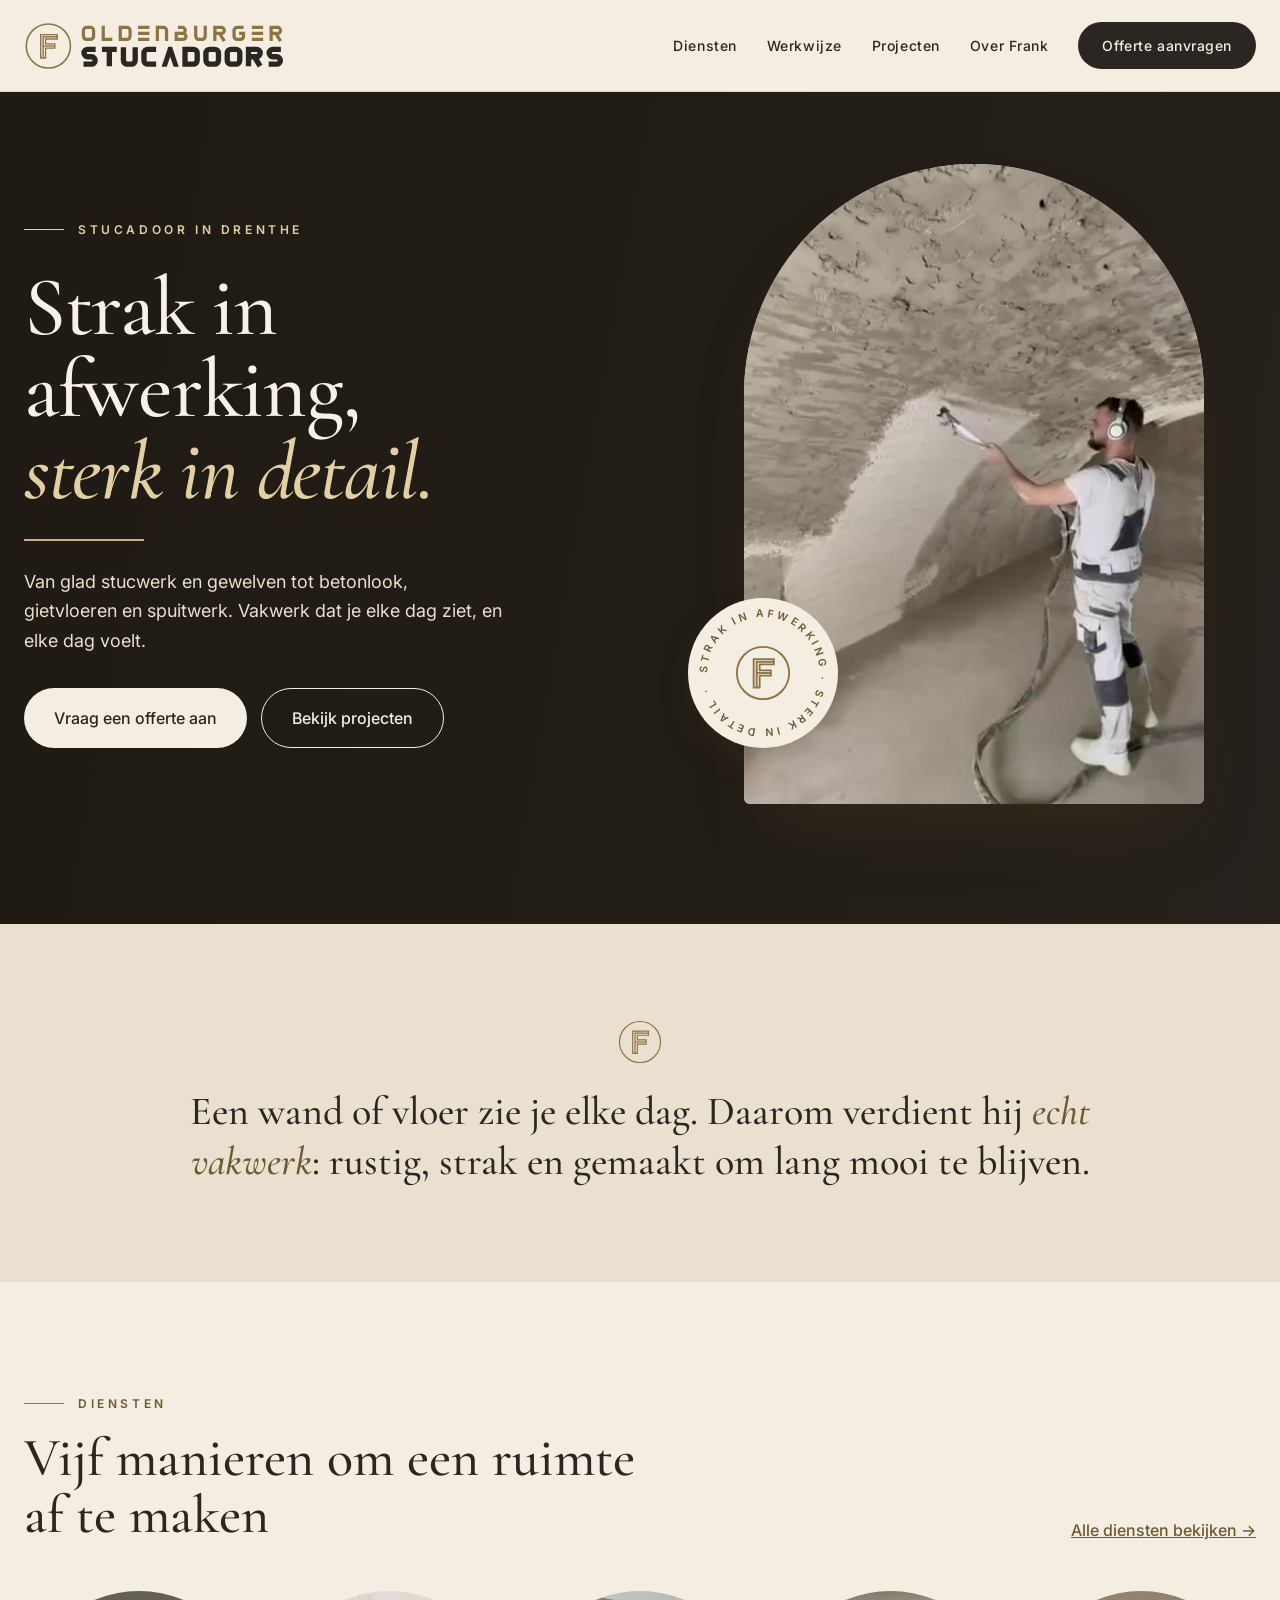
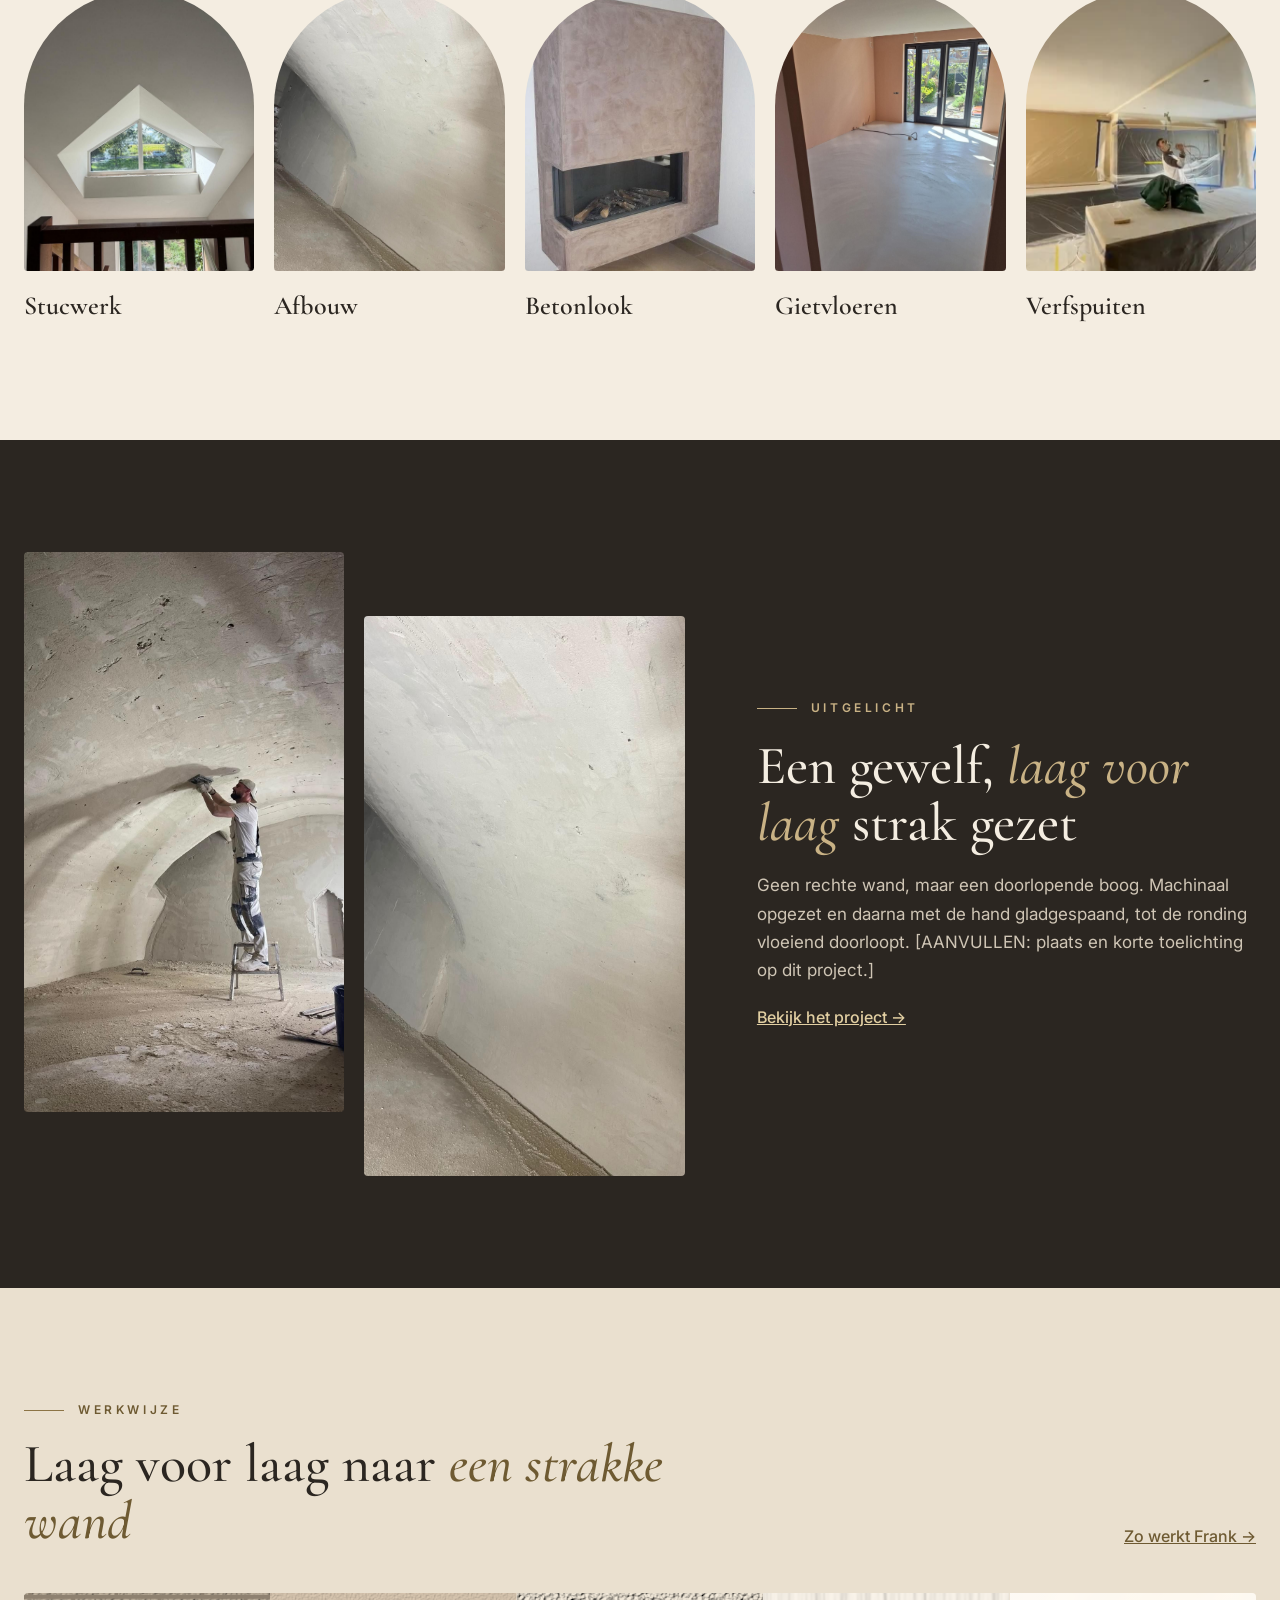
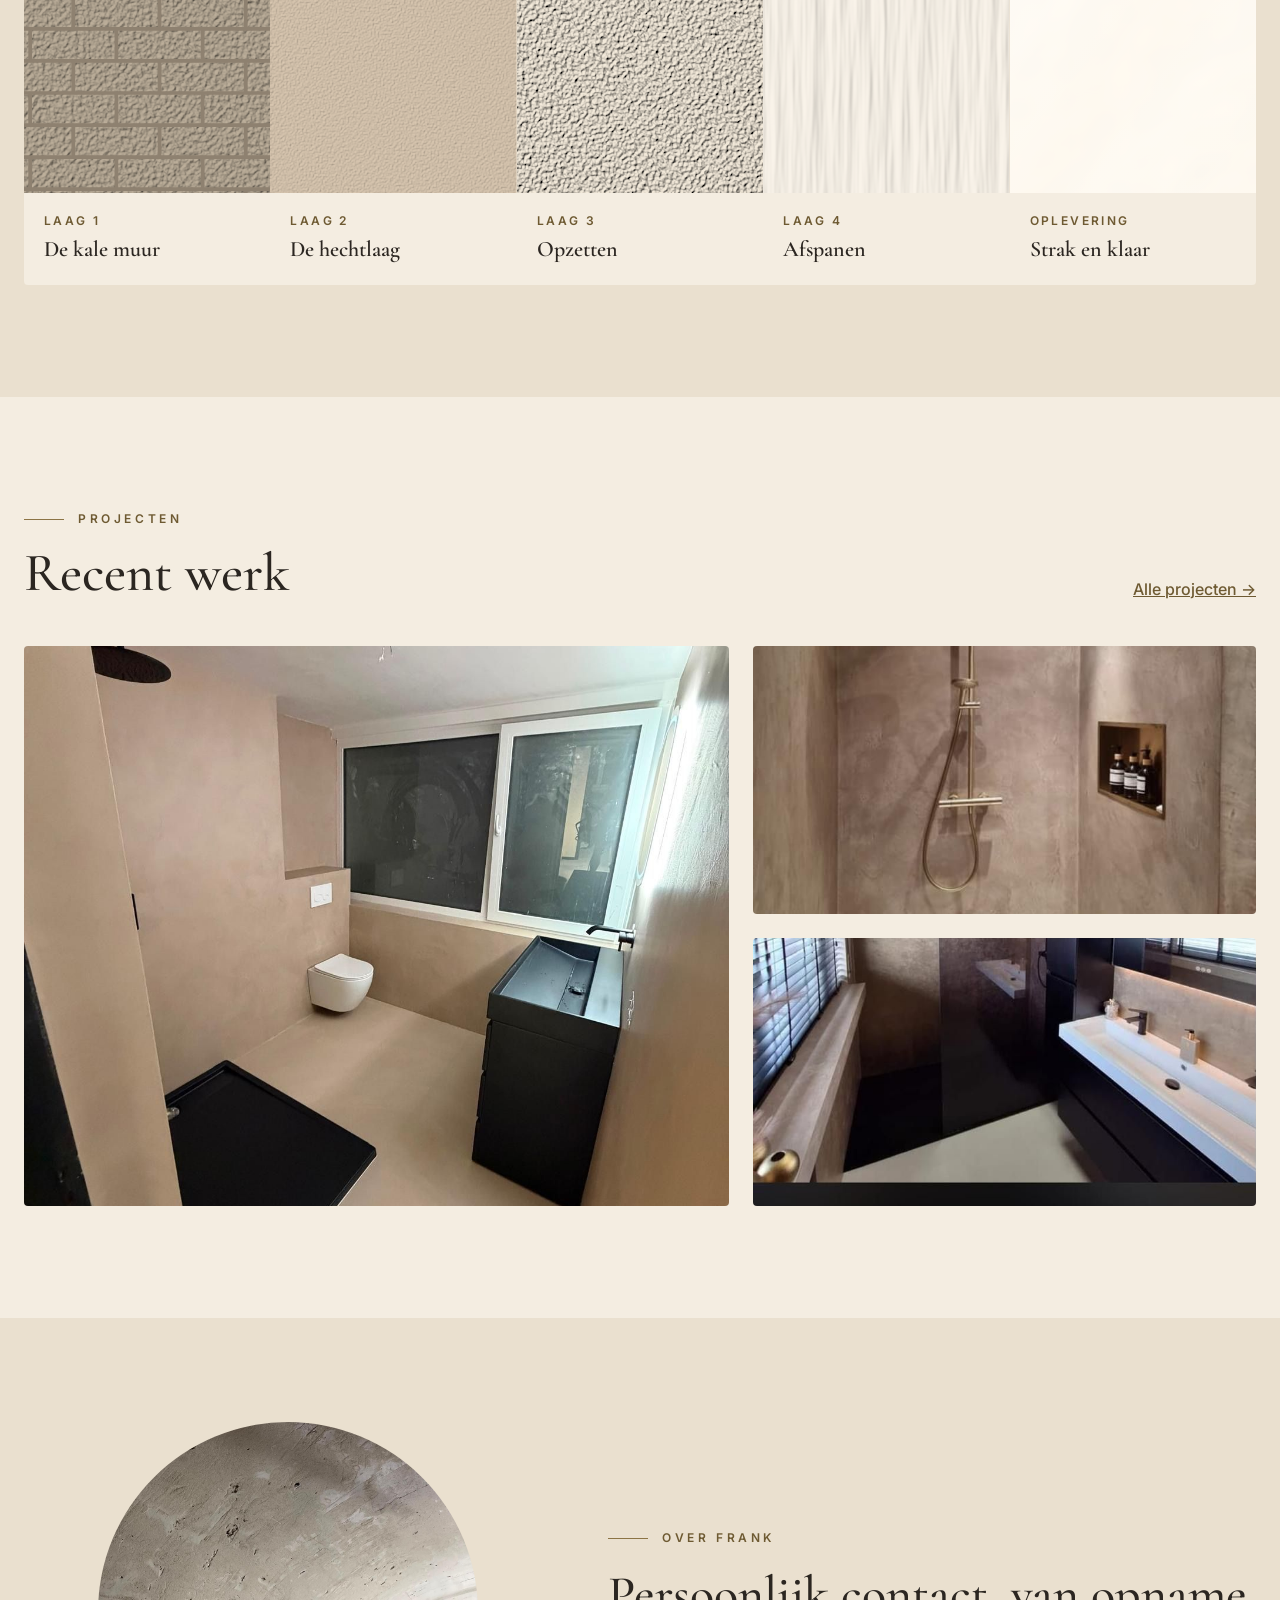
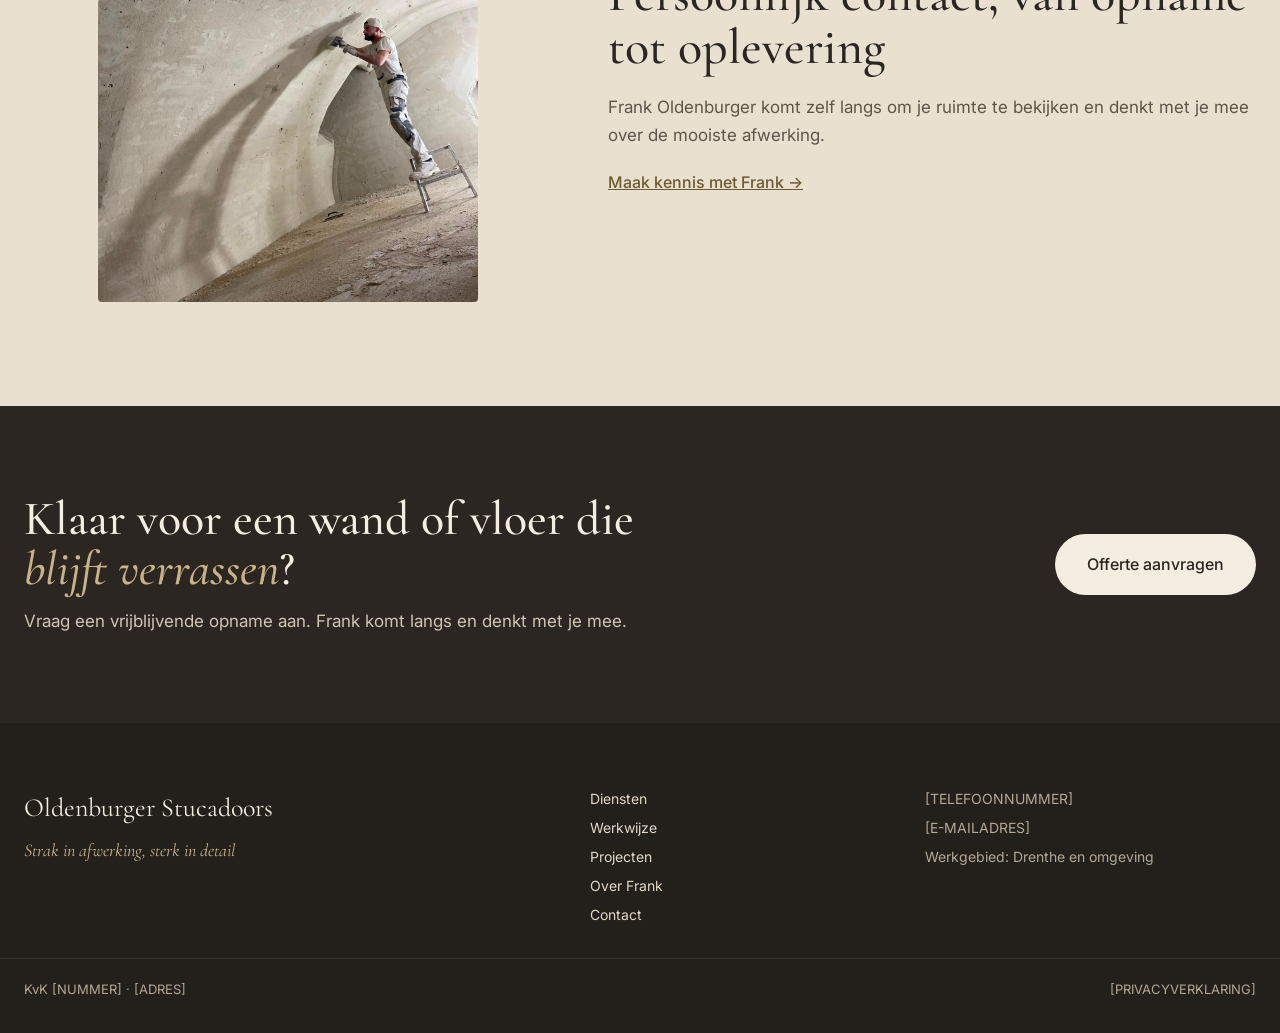
==== index.html @ 2b593150 "Website Oldenburger Stucadoors: zes pagina's met foto's en video's Co-Authored-By: Claude Opus 5.5 <" ====
<!doctype html>
<html lang="nl">
<head>
<meta charset="utf-8">
<meta name="viewport" content="width=device-width, initial-scale=1">
<title>Home Oldenburger Stucadoors</title>
<meta name="description" content="Oldenburger Stucadoors: strak in afwerking, sterk in detail. Stucwerk, afbouw, betonlook, gietvloeren en verfspuiten in Drenthe en omgeving.">
<meta name="theme-color" content="#2B2621">
<link rel="icon" href="favicon.svg" type="image/svg+xml">
<link rel="preconnect" href="https://fonts.googleapis.com">
<link href="https://fonts.googleapis.com/css2?family=Cormorant+Garamond:ital,wght@0,500;0,600;1,500&amp;family=Inter:wght@400;500;600&amp;display=swap" rel="stylesheet">
<style>
body{margin:0;background:#F4EDE1}
a{color:#6E5A32}a:hover{color:#4A3C20}
@keyframes os-spin{to{transform:rotate(360deg)}}
@keyframes os-fade{0%{opacity:0;transform:scale(1.1)}4%{opacity:1}17%{opacity:1}21%{opacity:0;transform:scale(1.01)}100%{opacity:0;transform:scale(1)}}
@media (prefers-reduced-motion: reduce){.os-spin{animation:none!important}.os-fade{animation:none!important}.os-fade:first-of-type{opacity:1!important}}
</style>
</head>
<body>
<div style="background: #F4EDE1; color: #2B2621; font-family: 'Inter', sans-serif; font-size: 16px; line-height: 1.65">

<svg width="0" height="0" style="position: absolute" aria-hidden="true">
<defs>
<filter id="sw-stuc" x="0" y="0" width="100%" height="100%"><feTurbulence type="fractalNoise" baseFrequency="0.09 0.008" numOctaves="3" seed="9" result="n"></feTurbulence><feDiffuseLighting in="n" surfaceScale="1.8" diffuseConstant="1.1" lighting-color="#F6F0E6"><feDistantLight azimuth="225" elevation="60"></feDistantLight></feDiffuseLighting><feComposite in2="SourceGraphic" operator="in"></feComposite></filter>
<filter id="sw-afbouw" x="0" y="0" width="100%" height="100%"><feTurbulence type="fractalNoise" baseFrequency="0.35" numOctaves="4" seed="3" result="n"></feTurbulence><feDiffuseLighting in="n" surfaceScale="2.4" diffuseConstant="1.08" lighting-color="#ECE3D4"><feDistantLight azimuth="225" elevation="48"></feDistantLight></feDiffuseLighting><feComposite in2="SourceGraphic" operator="in"></feComposite></filter>
<filter id="sw-wall" x="0" y="0" width="100%" height="100%"><feTurbulence type="fractalNoise" baseFrequency="0.3" numOctaves="3" seed="5" result="n"></feTurbulence><feDiffuseLighting in="n" surfaceScale="1.6" diffuseConstant="1.05" lighting-color="#B9AC98"><feDistantLight azimuth="225" elevation="50"></feDistantLight></feDiffuseLighting><feComposite in2="SourceGraphic" operator="in"></feComposite></filter>
<filter id="sw-prime" x="0" y="0" width="100%" height="100%"><feTurbulence type="fractalNoise" baseFrequency="0.7" numOctaves="2" seed="8" result="n"></feTurbulence><feDiffuseLighting in="n" surfaceScale="0.8" diffuseConstant="1.05" lighting-color="#D6C4AE"><feDistantLight azimuth="225" elevation="60"></feDistantLight></feDiffuseLighting><feComposite in2="SourceGraphic" operator="in"></feComposite></filter>
<filter id="sw-final" x="0" y="0" width="100%" height="100%"><feTurbulence type="fractalNoise" baseFrequency="0.02" numOctaves="2" seed="4" result="n"></feTurbulence><feDiffuseLighting in="n" surfaceScale="0.6" diffuseConstant="1.1" lighting-color="#FAF5EC"><feDistantLight azimuth="225" elevation="70"></feDistantLight></feDiffuseLighting><feComposite in2="SourceGraphic" operator="in"></feComposite></filter>
<linearGradient id="sw-gloss" x1="0" y1="0" x2="1" y2="1"><stop offset="0" stop-color="#FFFFFF" stop-opacity="0.45"></stop><stop offset="0.45" stop-color="#FFFFFF" stop-opacity="0"></stop><stop offset="0.6" stop-color="#FFFFFF" stop-opacity="0.18"></stop><stop offset="1" stop-color="#FFFFFF" stop-opacity="0"></stop></linearGradient>
</defs>
</svg>

<header style="background: #F4EDE1; color: #2B2621; font-family: 'Inter', sans-serif; border-bottom: 1px solid #E2D6C2">
<div style="max-width: 1240px; margin: 0 auto; padding: 22px 24px; display: flex; flex-wrap: wrap; align-items: center; justify-content: space-between; gap: 16px 32px">
<a href="index.html" aria-label="Oldenburger Stucadoors, naar de homepage" style="display: flex">
<svg width="260" height="46" viewBox="0 0 839 150" aria-hidden="true">
<g transform="translate(-5 -5)"><circle cx="80" cy="80" r="72" fill="none" stroke="#8C7445" stroke-width="5"></circle><g transform="translate(5 5)" fill="none" stroke="#8C7445" stroke-width="4.5"><path d="M50 38H104V52H66V68H96V82H66V114H50Z"></path><path d="M58 114V45H104"></path><path d="M58 75H96"></path></g></g>
<g transform="translate(184 9) scale(0.5)" fill="none" stroke="#8C7445" stroke-width="21"><rect x="11" y="11" width="66" height="78" rx="20"></rect><path transform="translate(129 0)" d="M11 0V89H70"></path><path transform="translate(240 0)" d="M11 11H55A20 20 0 0 1 75 31V69A20 20 0 0 1 55 89H11Z"></path><path transform="translate(367 0)" d="M0 11H74M0 50H74M0 89H74"></path><path transform="translate(482 0)" d="M11 100V11H51A20 20 0 0 1 71 31V100"></path><path transform="translate(605 0)" d="M22 11H50A19.5 19.5 0 0 1 50 50M11 50H55A19.5 19.5 0 0 1 55 89H11Z"></path><path transform="translate(732 0)" d="M11 0V69A20 20 0 0 0 31 89H53A20 20 0 0 0 73 69V0"></path><path transform="translate(857 0)" d="M11 100V11H53A19.5 19.5 0 0 1 53 50H11M42 50L72 100"></path><path transform="translate(982 0)" d="M73 11H31A20 20 0 0 0 11 31V69A20 20 0 0 0 31 89H53A20 20 0 0 0 73 69V50H44"></path><path transform="translate(1109 0)" d="M0 11H74M0 50H74M0 89H74"></path><path transform="translate(1224 0)" d="M11 100V11H53A19.5 19.5 0 0 1 53 50H11M42 50L72 100"></path></g>
<g transform="translate(184 79) scale(0.62)" fill="none" stroke="#2B2621" stroke-width="28"><path d="M73 11H31A19.5 19.5 0 0 0 31 50H51A19.5 19.5 0 0 1 51 89H9"></path><path transform="translate(106 0)" d="M0 11H78M39 11V100"></path><path transform="translate(208 0)" d="M11 0V69A20 20 0 0 0 31 89H53A20 20 0 0 0 73 69V0"></path><path transform="translate(316 0)" d="M75 11H31A20 20 0 0 0 11 31V69A20 20 0 0 0 31 89H75"></path><path transform="translate(422 0)" d="M-2 103L33 -3H53L88 103H61L43 50L25 103Z" fill="#2B2621" stroke="none"></path><path transform="translate(532 0)" d="M11 11H55A20 20 0 0 1 75 31V69A20 20 0 0 1 55 89H11Z"></path><rect x="653" y="11" width="66" height="78" rx="20"></rect><rect x="765" y="11" width="66" height="78" rx="20"></rect><path transform="translate(866 0)" d="M11 100V11H53A19.5 19.5 0 0 1 53 50H11M42 50L72 100"></path><path transform="translate(974 0)" d="M73 11H31A19.5 19.5 0 0 0 31 50H51A19.5 19.5 0 0 1 51 89H9"></path></g>
</svg>
</a>
<nav aria-label="Hoofdmenu" style="display: flex; flex-wrap: wrap; align-items: center; gap: 4px 30px; font-size: 14px; font-weight: 500; letter-spacing: 0.04em">
<a href="diensten.html" style="color: #2B2621; text-decoration: none; padding: 10px 0 8px; border-bottom: 2px solid transparent">Diensten</a>
<a href="werkwijze.html" style="color: #2B2621; text-decoration: none; padding: 10px 0 8px; border-bottom: 2px solid transparent">Werkwijze</a>
<a href="projecten.html" style="color: #2B2621; text-decoration: none; padding: 10px 0 8px; border-bottom: 2px solid transparent">Projecten</a>
<a href="over-frank.html" style="color: #2B2621; text-decoration: none; padding: 10px 0 8px; border-bottom: 2px solid transparent">Over Frank</a>
<a href="contact.html" style="background: #2B2621; color: #F4EDE1; text-decoration: none; padding: 12px 24px; border-radius: 999px; font-weight: 500">Offerte aanvragen</a>
</nav>
</div>
</header>

<section style="position: relative; overflow: hidden; background: #2B2621">
<div aria-hidden="true" style="position: absolute; inset: 0">
<img src="assets/badkamer-naadloos.jpg" alt="" class="os-fade" style="position: absolute; inset: 0; width: 100%; height: 100%; object-fit: cover; opacity: 0; animation: os-fade 36s linear infinite; animation-delay: -1s">
<img src="assets/gietvloer-glans.jpg" alt="" class="os-fade" style="position: absolute; inset: 0; width: 100%; height: 100%; object-fit: cover; opacity: 0; animation: os-fade 36s linear infinite; animation-delay: 5s">
<img src="assets/schouw-betonlook.jpg" alt="" class="os-fade" style="position: absolute; inset: 0; width: 100%; height: 100%; object-fit: cover; opacity: 0; animation: os-fade 36s linear infinite; animation-delay: 11s">
<img src="assets/gietvloer-tuindeuren.jpg" alt="" class="os-fade" style="position: absolute; inset: 0; width: 100%; height: 100%; object-fit: cover; opacity: 0; animation: os-fade 36s linear infinite; animation-delay: 17s">
<img src="assets/gewelf-glad.jpg" alt="" class="os-fade" style="position: absolute; inset: 0; width: 100%; height: 100%; object-fit: cover; opacity: 0; animation: os-fade 36s linear infinite; animation-delay: 23s">
<img src="assets/badkamer-beige-1.jpg" alt="" class="os-fade" style="position: absolute; inset: 0; width: 100%; height: 100%; object-fit: cover; opacity: 0; animation: os-fade 36s linear infinite; animation-delay: 29s">

<div style="position: absolute; inset: 0; background: linear-gradient(100deg, rgba(30, 24, 18, 0.86) 0%, rgba(30, 24, 18, 0.66) 50%, rgba(30, 24, 18, 0.38) 100%)"></div>
</div>
<div style="position: relative; max-width: 1240px; margin: 0 auto; padding: 72px 24px 120px; display: flex; flex-wrap: wrap; align-items: center; gap: 64px">
<div style="flex: 1 1 460px; min-width: 0; display: flex; flex-direction: column; gap: 26px; color: #F7F1E7">
<div style="display: flex; align-items: center; gap: 14px; font-size: 12px; font-weight: 600; letter-spacing: 0.3em; color: #E2CFA2"><span style="width: 40px; height: 1px; background: #E2CFA2"></span>STUCADOOR IN DRENTHE</div>
<h1 style="margin: 0; font-family: 'Cormorant Garamond', serif; font-size: 84px; line-height: 0.98; font-weight: 500; letter-spacing: -0.015em">Strak in afwerking,<br><em style="font-style: italic; color: #E2CFA2">sterk in detail.</em></h1>
<div style="width: 120px; height: 2px; background: #C9B285"></div>
<p style="margin: 0; font-size: 18px; color: #E8DFD0; max-width: 480px">Van glad stucwerk en gewelven tot betonlook, gietvloeren en spuitwerk. Vakwerk dat je elke dag ziet, en elke dag voelt.</p>
<div style="display: flex; flex-wrap: wrap; gap: 14px; margin-top: 6px">
<a href="contact.html" style="background: #F4EDE1; color: #2B2621; text-decoration: none; padding: 17px 30px; border-radius: 999px; font-weight: 500">Vraag een offerte aan</a>
<a href="projecten.html" style="border: 1px solid #F4EDE1; color: #F4EDE1; text-decoration: none; padding: 16px 30px; border-radius: 999px; font-weight: 500">Bekijk projecten</a>
</div>
</div>
<div style="flex: 1 1 420px; min-width: 0; display: flex; justify-content: center">
<div style="position: relative; width: 100%; max-width: 460px">
<div style="height: 640px; border-radius: 230px 230px 6px 6px; overflow: hidden; background: #D9CDB8; box-shadow: 0 40px 70px -35px rgba(70, 55, 30, 0.55)">
<video autoplay src="assets/hero-gewelf.mp4" poster="assets/hero-gewelf-poster.jpg" muted="" loop="" playsinline="" preload="auto" aria-label="Frank spuit stuc op een gewelfd plafond" style="width: 100%; height: 100%; object-fit: cover; display: block"></video>
</div>
<div style="position: absolute; left: -56px; bottom: 56px; width: 150px; height: 150px; border-radius: 75px; background: #F4EDE1; box-shadow: 0 16px 40px -18px rgba(70, 55, 30, 0.5); display: flex; align-items: center; justify-content: center">
<svg class="os-spin" width="150" height="150" viewBox="0 0 150 150" aria-hidden="true" style="position: absolute; inset: 0; animation: os-spin 28s linear infinite">
<defs><path id="os-ring" d="M75 75m-56 0a56 56 0 1 1 112 0a56 56 0 1 1 -112 0"></path></defs>
<text font-family="Inter, sans-serif" font-size="10.5" font-weight="600" letter-spacing="3.1" fill="#6E5A32"><textPath href="#os-ring">STRAK IN AFWERKING · STERK IN DETAIL · </textPath></text>
</svg>
<svg width="56" height="56" viewBox="0 0 150 150" role="img" aria-label="F-embleem Oldenburger Stucadoors"><circle cx="75" cy="75" r="70" fill="none" stroke="#8C7445" stroke-width="5"></circle><g fill="none" stroke="#8C7445" stroke-width="5"><path d="M50 38H104V52H66V68H96V82H66V114H50Z"></path><path d="M58 114V45H104"></path><path d="M58 75H96"></path></g></svg>
</div>
</div>
</div>
</div>
</section>

<section style="background: #EAE0CF">
<div style="max-width: 980px; margin: 0 auto; padding: 96px 24px; text-align: center; display: flex; flex-direction: column; align-items: center; gap: 22px">
<svg width="44" height="44" viewBox="0 0 150 150" aria-hidden="true"><circle cx="75" cy="75" r="70" fill="none" stroke="#8C7445" stroke-width="4"></circle><g fill="none" stroke="#8C7445" stroke-width="4"><path d="M50 38H104V52H66V68H96V82H66V114H50Z"></path><path d="M58 114V45H104"></path><path d="M58 75H96"></path></g></svg>
<p style="margin: 0; font-family: 'Cormorant Garamond', serif; font-size: 40px; line-height: 1.25; font-weight: 500">Een wand of vloer zie je elke dag. Daarom verdient hij <em style="color: #6E5A32">echt vakwerk</em>: rustig, strak en gemaakt om lang mooi te blijven.</p>
</div>
</section>

<section>
<div style="max-width: 1240px; margin: 0 auto; padding: 112px 24px; display: flex; flex-direction: column; gap: 48px">
<div style="display: flex; flex-wrap: wrap; align-items: flex-end; justify-content: space-between; gap: 20px 48px">
<div style="display: flex; flex-direction: column; gap: 16px; max-width: 620px">
<div style="display: flex; align-items: center; gap: 14px; font-size: 12px; font-weight: 600; letter-spacing: 0.3em; color: #6E5A32"><span style="width: 40px; height: 1px; background: #8C7445"></span>DIENSTEN</div>
<h2 style="margin: 0; font-family: 'Cormorant Garamond', serif; font-size: 54px; line-height: 1.05; font-weight: 500">Vijf manieren om een ruimte af te maken</h2>
</div>
<a href="diensten.html" style="font-weight: 500">Alle diensten bekijken →</a>
</div>
<div style="display: flex; flex-wrap: wrap; gap: 20px">
<a href="diensten.html#stucwerk" style="flex: 1 1 200px; color: #2B2621; text-decoration: none; display: flex; flex-direction: column; gap: 14px"><img loading="lazy" src="assets/dakkapel-stucwerk.jpg" alt="Strak gestucte dakkapel en plafond" style="width: 100%; height: 280px; object-fit: cover; border-radius: 120px 120px 4px 4px; display: block"><span style="font-family: 'Cormorant Garamond', serif; font-size: 26px; font-weight: 600">Stucwerk</span></a>
<a href="diensten.html#afbouw" style="flex: 1 1 200px; color: #2B2621; text-decoration: none; display: flex; flex-direction: column; gap: 14px"><img loading="lazy" src="assets/gewelf-glad.jpg" alt="Glad gezet gewelf" style="width: 100%; height: 280px; object-fit: cover; border-radius: 120px 120px 4px 4px; display: block"><span style="font-family: 'Cormorant Garamond', serif; font-size: 26px; font-weight: 600">Afbouw</span></a>
<a href="diensten.html#betonlook" style="flex: 1 1 200px; color: #2B2621; text-decoration: none; display: flex; flex-direction: column; gap: 14px"><img loading="lazy" src="assets/schouw-betonlook.jpg" alt="Schouw in betonlook" style="width: 100%; height: 280px; object-fit: cover; border-radius: 120px 120px 4px 4px; display: block"><span style="font-family: 'Cormorant Garamond', serif; font-size: 26px; font-weight: 600">Betonlook</span></a>
<a href="diensten.html#gietvloeren" style="flex: 1 1 200px; color: #2B2621; text-decoration: none; display: flex; flex-direction: column; gap: 14px"><img loading="lazy" src="assets/gietvloer-tuindeuren.jpg" alt="Woonkamer met naadloze gietvloer" style="width: 100%; height: 280px; object-fit: cover; border-radius: 120px 120px 4px 4px; display: block"><span style="font-family: 'Cormorant Garamond', serif; font-size: 26px; font-weight: 600">Gietvloeren</span></a>
<a href="diensten.html#verfspuiten" style="flex: 1 1 200px; color: #2B2621; text-decoration: none; display: flex; flex-direction: column; gap: 14px"><img loading="lazy" src="assets/verfspuiten-poster.jpg" alt="Plafond wordt gespoten" style="width: 100%; height: 280px; object-fit: cover; border-radius: 120px 120px 4px 4px; display: block"><span style="font-family: 'Cormorant Garamond', serif; font-size: 26px; font-weight: 600">Verfspuiten</span></a>
</div>
</div>
</section>

<section style="background: #2B2621; color: #F4EDE1">
<div style="max-width: 1240px; margin: 0 auto; padding: 112px 24px; display: flex; flex-wrap: wrap; align-items: center; gap: 56px 72px">
<div style="flex: 1.3 1 480px; min-width: 0; display: flex; gap: 20px">
<img loading="lazy" src="assets/frank-afspanen-2.jpg" alt="Frank zet het gewelf glad met de spaan" style="flex: 1 1 0; min-width: 0; height: 560px; object-fit: cover; border-radius: 4px; display: block">
<img loading="lazy" src="assets/gewelf-glad.jpg" alt="Het gladde resultaat van het gewelf" style="flex: 1 1 0; min-width: 0; height: 560px; object-fit: cover; border-radius: 4px; display: block; margin-top: 64px">
</div>
<div style="flex: 1 1 360px; min-width: 0; display: flex; flex-direction: column; gap: 20px">
<div style="display: flex; align-items: center; gap: 14px; font-size: 12px; font-weight: 600; letter-spacing: 0.3em; color: #C9B285"><span style="width: 40px; height: 1px; background: #C9B285"></span>UITGELICHT</div>
<h2 style="margin: 0; font-family: 'Cormorant Garamond', serif; font-size: 54px; line-height: 1.05; font-weight: 500">Een gewelf, <em style="color: #C9B285">laag voor laag</em> strak gezet</h2>
<p style="margin: 0; color: #CFC5B5; font-size: 17px">Geen rechte wand, maar een doorlopende boog. Machinaal opgezet en daarna met de hand gladgespaand, tot de ronding vloeiend doorloopt. [AANVULLEN: plaats en korte toelichting op dit project.]</p>
<a href="projecten.html" style="color: #E2CFA2; font-weight: 500">Bekijk het project →</a>
</div>
</div>
</section>

<section style="background: #EAE0CF">
<div style="max-width: 1240px; margin: 0 auto; padding: 112px 24px; display: flex; flex-direction: column; gap: 44px">
<div style="display: flex; flex-wrap: wrap; align-items: flex-end; justify-content: space-between; gap: 20px 48px">
<div style="display: flex; flex-direction: column; gap: 16px; max-width: 640px">
<div style="display: flex; align-items: center; gap: 14px; font-size: 12px; font-weight: 600; letter-spacing: 0.3em; color: #6E5A32"><span style="width: 40px; height: 1px; background: #8C7445"></span>WERKWIJZE</div>
<h2 style="margin: 0; font-family: 'Cormorant Garamond', serif; font-size: 54px; line-height: 1.05; font-weight: 500">Laag voor laag naar <em style="color: #6E5A32">een strakke wand</em></h2>
</div>
<a href="werkwijze.html" style="font-weight: 500">Zo werkt Frank →</a>
</div>
<div style="display: flex; flex-wrap: wrap; border-radius: 4px; overflow: hidden">
<div style="flex: 1 1 180px; display: flex; flex-direction: column"><svg width="100%" height="200" viewBox="0 0 200 260" preserveAspectRatio="xMidYMid slice" aria-hidden="true"><rect width="200" height="260" fill="#FFFFFF" filter="url(#sw-wall)"></rect><path d="M0 26H200M0 52H200M0 78H200M0 104H200M0 130H200M0 156H200M0 182H200M0 208H200M0 234H200M40 0V26M110 0V26M180 0V26M5 26V52M75 26V52M145 26V52M40 52V78M110 52V78M180 52V78M5 78V104M75 78V104M145 78V104M40 104V130M110 104V130M180 104V130M5 130V156M75 130V156M145 130V156M40 156V182M110 156V182M180 156V182M5 182V208M75 182V208M145 182V208M40 208V234M110 208V234M180 208V234M5 234V260M75 234V260M145 234V260" stroke="#8E8170" stroke-width="3" fill="none"></path></svg><div style="background: #F4EDE1; padding: 18px 20px"><div style="font-size: 12px; font-weight: 600; letter-spacing: 0.2em; color: #6E5A32">LAAG 1</div><div style="font-family: 'Cormorant Garamond', serif; font-size: 22px; font-weight: 600">De kale muur</div></div></div>
<div style="flex: 1 1 180px; display: flex; flex-direction: column"><svg width="100%" height="200" viewBox="0 0 200 260" preserveAspectRatio="xMidYMid slice" aria-hidden="true"><rect width="200" height="260" fill="#FFFFFF" filter="url(#sw-prime)"></rect></svg><div style="background: #F4EDE1; padding: 18px 20px"><div style="font-size: 12px; font-weight: 600; letter-spacing: 0.2em; color: #6E5A32">LAAG 2</div><div style="font-family: 'Cormorant Garamond', serif; font-size: 22px; font-weight: 600">De hechtlaag</div></div></div>
<div style="flex: 1 1 180px; display: flex; flex-direction: column"><svg width="100%" height="200" viewBox="0 0 200 260" preserveAspectRatio="xMidYMid slice" aria-hidden="true"><rect width="200" height="260" fill="#FFFFFF" filter="url(#sw-afbouw)"></rect></svg><div style="background: #F4EDE1; padding: 18px 20px"><div style="font-size: 12px; font-weight: 600; letter-spacing: 0.2em; color: #6E5A32">LAAG 3</div><div style="font-family: 'Cormorant Garamond', serif; font-size: 22px; font-weight: 600">Opzetten</div></div></div>
<div style="flex: 1 1 180px; display: flex; flex-direction: column"><svg width="100%" height="200" viewBox="0 0 200 260" preserveAspectRatio="xMidYMid slice" aria-hidden="true"><rect width="200" height="260" fill="#FFFFFF" filter="url(#sw-stuc)"></rect></svg><div style="background: #F4EDE1; padding: 18px 20px"><div style="font-size: 12px; font-weight: 600; letter-spacing: 0.2em; color: #6E5A32">LAAG 4</div><div style="font-family: 'Cormorant Garamond', serif; font-size: 22px; font-weight: 600">Afspanen</div></div></div>
<div style="flex: 1 1 180px; display: flex; flex-direction: column"><svg width="100%" height="200" viewBox="0 0 200 260" preserveAspectRatio="xMidYMid slice" aria-hidden="true"><rect width="200" height="260" fill="#FFFFFF" filter="url(#sw-final)"></rect><rect width="200" height="260" fill="url(#sw-gloss)"></rect></svg><div style="background: #F4EDE1; padding: 18px 20px"><div style="font-size: 12px; font-weight: 600; letter-spacing: 0.2em; color: #6E5A32">OPLEVERING</div><div style="font-family: 'Cormorant Garamond', serif; font-size: 22px; font-weight: 600">Strak en klaar</div></div></div>
</div>
</div>
</section>

<section>
<div style="max-width: 1240px; margin: 0 auto; padding: 112px 24px; display: flex; flex-direction: column; gap: 44px">
<div style="display: flex; flex-wrap: wrap; align-items: flex-end; justify-content: space-between; gap: 16px">
<div style="display: flex; flex-direction: column; gap: 16px">
<div style="display: flex; align-items: center; gap: 14px; font-size: 12px; font-weight: 600; letter-spacing: 0.3em; color: #6E5A32"><span style="width: 40px; height: 1px; background: #8C7445"></span>PROJECTEN</div>
<h2 style="margin: 0; font-family: 'Cormorant Garamond', serif; font-size: 54px; line-height: 1.05; font-weight: 500">Recent werk</h2>
</div>
<a href="projecten.html" style="font-weight: 500">Alle projecten →</a>
</div>
<div style="display: flex; flex-wrap: wrap; gap: 24px">
<img loading="lazy" src="assets/badkamer-beige-1.jpg" alt="Badkamer met betonlook wanden en naadloze vloer" style="flex: 1.4 1 420px; min-width: 0; height: 560px; object-fit: cover; border-radius: 4px; display: block">
<div style="flex: 1 1 300px; min-width: 0; display: flex; flex-direction: column; gap: 24px">
<img loading="lazy" src="assets/douche-betonlook.jpg" alt="Douche met betonlook wanden" style="width: 100%; height: 268px; object-fit: cover; border-radius: 4px; display: block">
<img loading="lazy" src="assets/badkamer-brons.jpg" alt="Badkamer met bronskleurige wanden" style="width: 100%; height: 268px; object-fit: cover; border-radius: 4px; display: block">
</div>
</div>
</div>
</section>

<section style="background: #EAE0CF">
<div style="max-width: 1240px; margin: 0 auto; padding: 104px 24px; display: flex; flex-wrap: wrap; align-items: center; gap: 56px">
<div style="flex: 1 1 320px; display: flex; justify-content: center">
<img loading="lazy" src="assets/frank-afspanen-1.jpg" alt="Frank aan het werk met de spaan" style="width: 100%; max-width: 380px; height: 480px; object-fit: cover; border-radius: 190px 190px 4px 4px; display: block">
</div>
<div style="flex: 1 1 440px; min-width: 0; display: flex; flex-direction: column; gap: 20px">
<div style="display: flex; align-items: center; gap: 14px; font-size: 12px; font-weight: 600; letter-spacing: 0.3em; color: #6E5A32"><span style="width: 40px; height: 1px; background: #8C7445"></span>OVER FRANK</div>
<h2 style="margin: 0; font-family: 'Cormorant Garamond', serif; font-size: 50px; line-height: 1.05; font-weight: 500">Persoonlijk contact, van opname tot oplevering</h2>
<p style="margin: 0; color: #5E554B; font-size: 17px">Frank Oldenburger komt zelf langs om je ruimte te bekijken en denkt met je mee over de mooiste afwerking.</p>
<a href="over-frank.html" style="font-weight: 500">Maak kennis met Frank →</a>
</div>
</div>
</section>

<div style="font-family: 'Inter', sans-serif; color: #F4EDE1; line-height: 1.65">

<section style="background: #2B2621">
<div style="max-width: 1240px; margin: 0 auto; padding: 88px 24px; display: flex; flex-wrap: wrap; align-items: center; justify-content: space-between; gap: 28px 48px">
<div style="display: flex; flex-direction: column; gap: 12px; max-width: 640px">
<h2 style="margin: 0; font-family: 'Cormorant Garamond', serif; font-size: 48px; line-height: 1.05; font-weight: 500">Klaar voor een wand of vloer die <em style="color: #C9B285">blijft verrassen</em>?</h2>
<p style="margin: 0; color: #CFC5B5; font-size: 17px">Vraag een vrijblijvende opname aan. Frank komt langs en denkt met je mee.</p>
</div>
<a href="contact.html" style="background: #F4EDE1; color: #2B2621; text-decoration: none; padding: 17px 32px; border-radius: 999px; font-weight: 500">Offerte aanvragen</a>
</div>
</section>

<footer style="background: #231F1B; color: #B3A893; font-size: 14px">
<div style="max-width: 1240px; margin: 0 auto; padding: 64px 24px 32px; display: flex; flex-wrap: wrap; gap: 40px 64px">
<div style="flex: 2 1 280px; display: flex; flex-direction: column; gap: 6px">
<div style="font-family: 'Cormorant Garamond', serif; font-size: 26px; color: #F4EDE1">Oldenburger Stucadoors</div>
<div style="font-family: 'Cormorant Garamond', serif; font-style: italic; font-size: 18px; color: #C9B285">Strak in afwerking, sterk in detail</div>
</div>
<nav aria-label="Footermenu" style="flex: 1 1 160px; display: flex; flex-direction: column; gap: 6px">
<a href="diensten.html" style="color: #E2D8C6; text-decoration: none">Diensten</a>
<a href="werkwijze.html" style="color: #E2D8C6; text-decoration: none">Werkwijze</a>
<a href="projecten.html" style="color: #E2D8C6; text-decoration: none">Projecten</a>
<a href="over-frank.html" style="color: #E2D8C6; text-decoration: none">Over Frank</a>
<a href="contact.html" style="color: #E2D8C6; text-decoration: none">Contact</a>
</nav>
<div style="flex: 1 1 220px; display: flex; flex-direction: column; gap: 6px">
<span>[TELEFOONNUMMER]</span>
<span>[E-MAILADRES]</span>
<span>Werkgebied: Drenthe en omgeving</span>
</div>
</div>
<div style="max-width: 1240px; margin: 0 auto; padding: 20px 24px 32px; border-top: 1px solid #3A332C; display: flex; flex-wrap: wrap; justify-content: space-between; gap: 8px 24px; font-size: 13px">
<span>KvK [NUMMER] · [ADRES]</span>
<span>[PRIVACYVERKLARING]</span>
</div>
</footer>
</div>

</div>

</body>
</html>
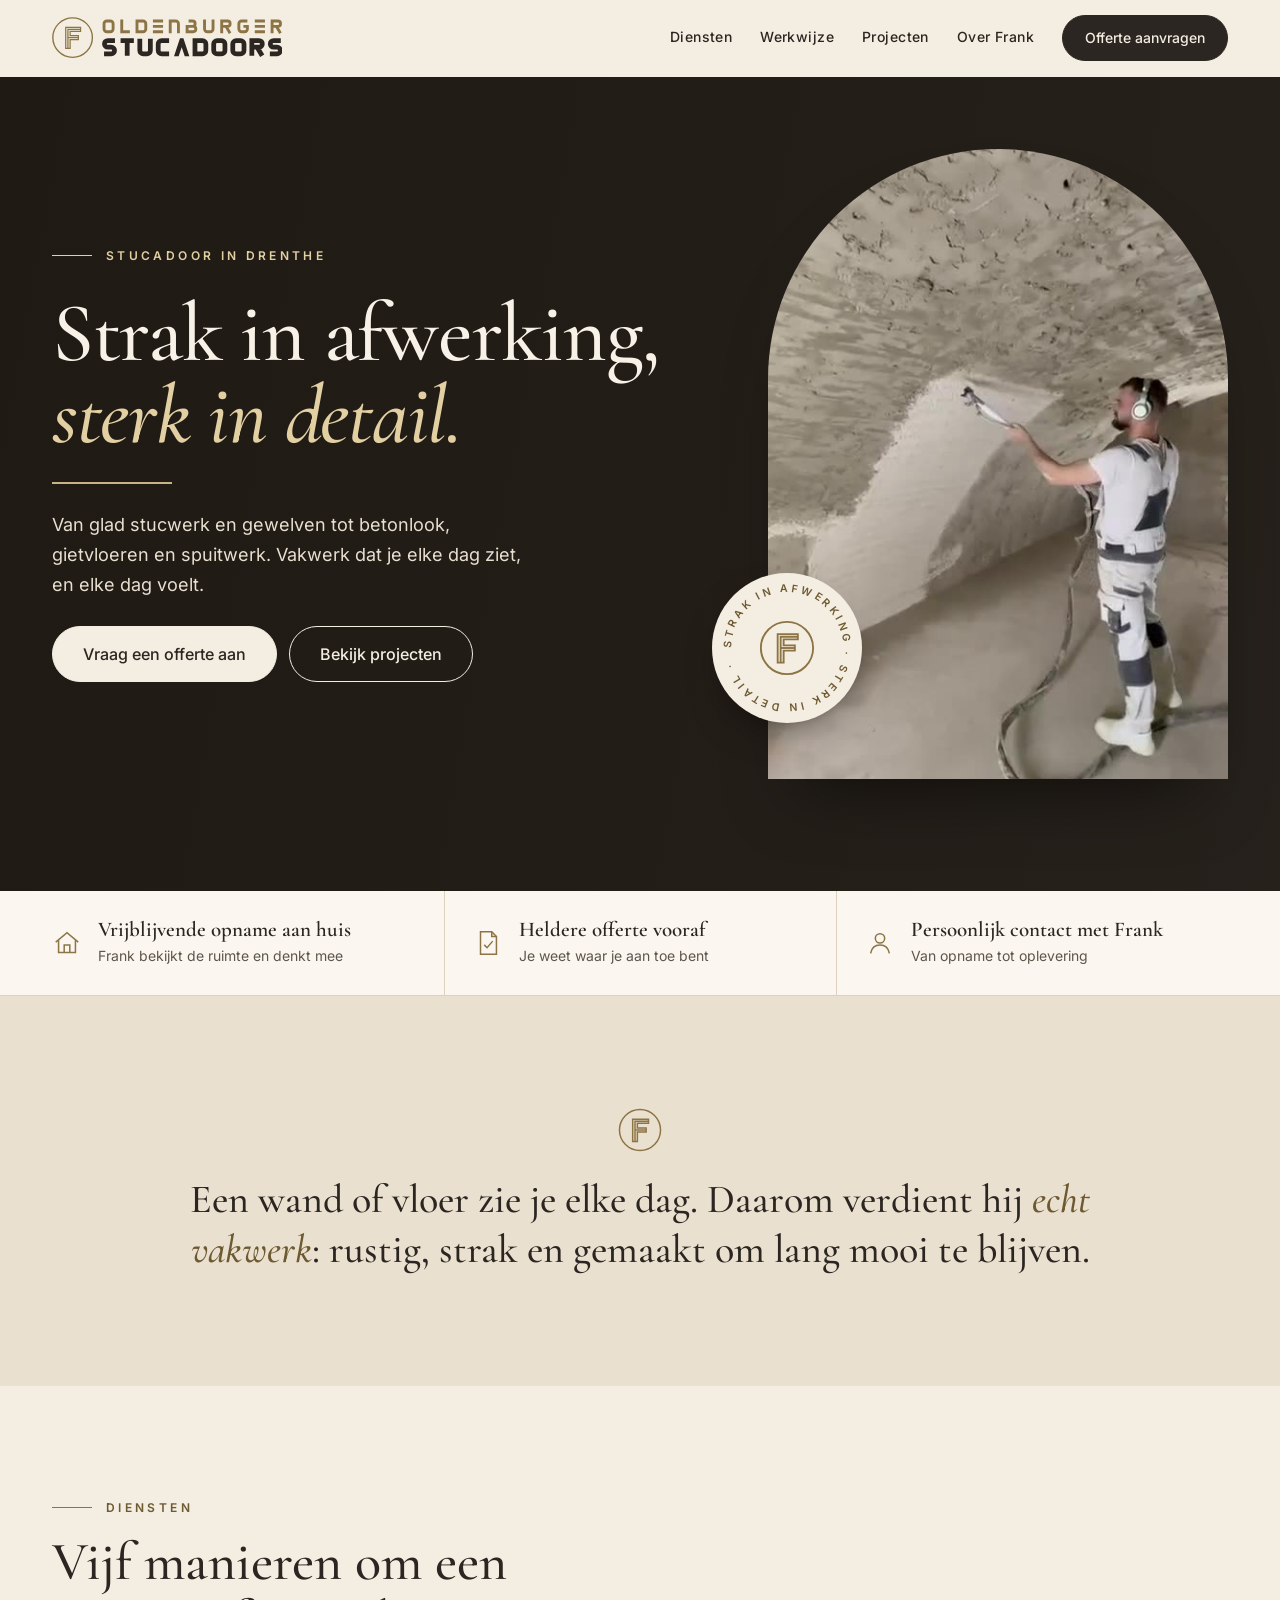
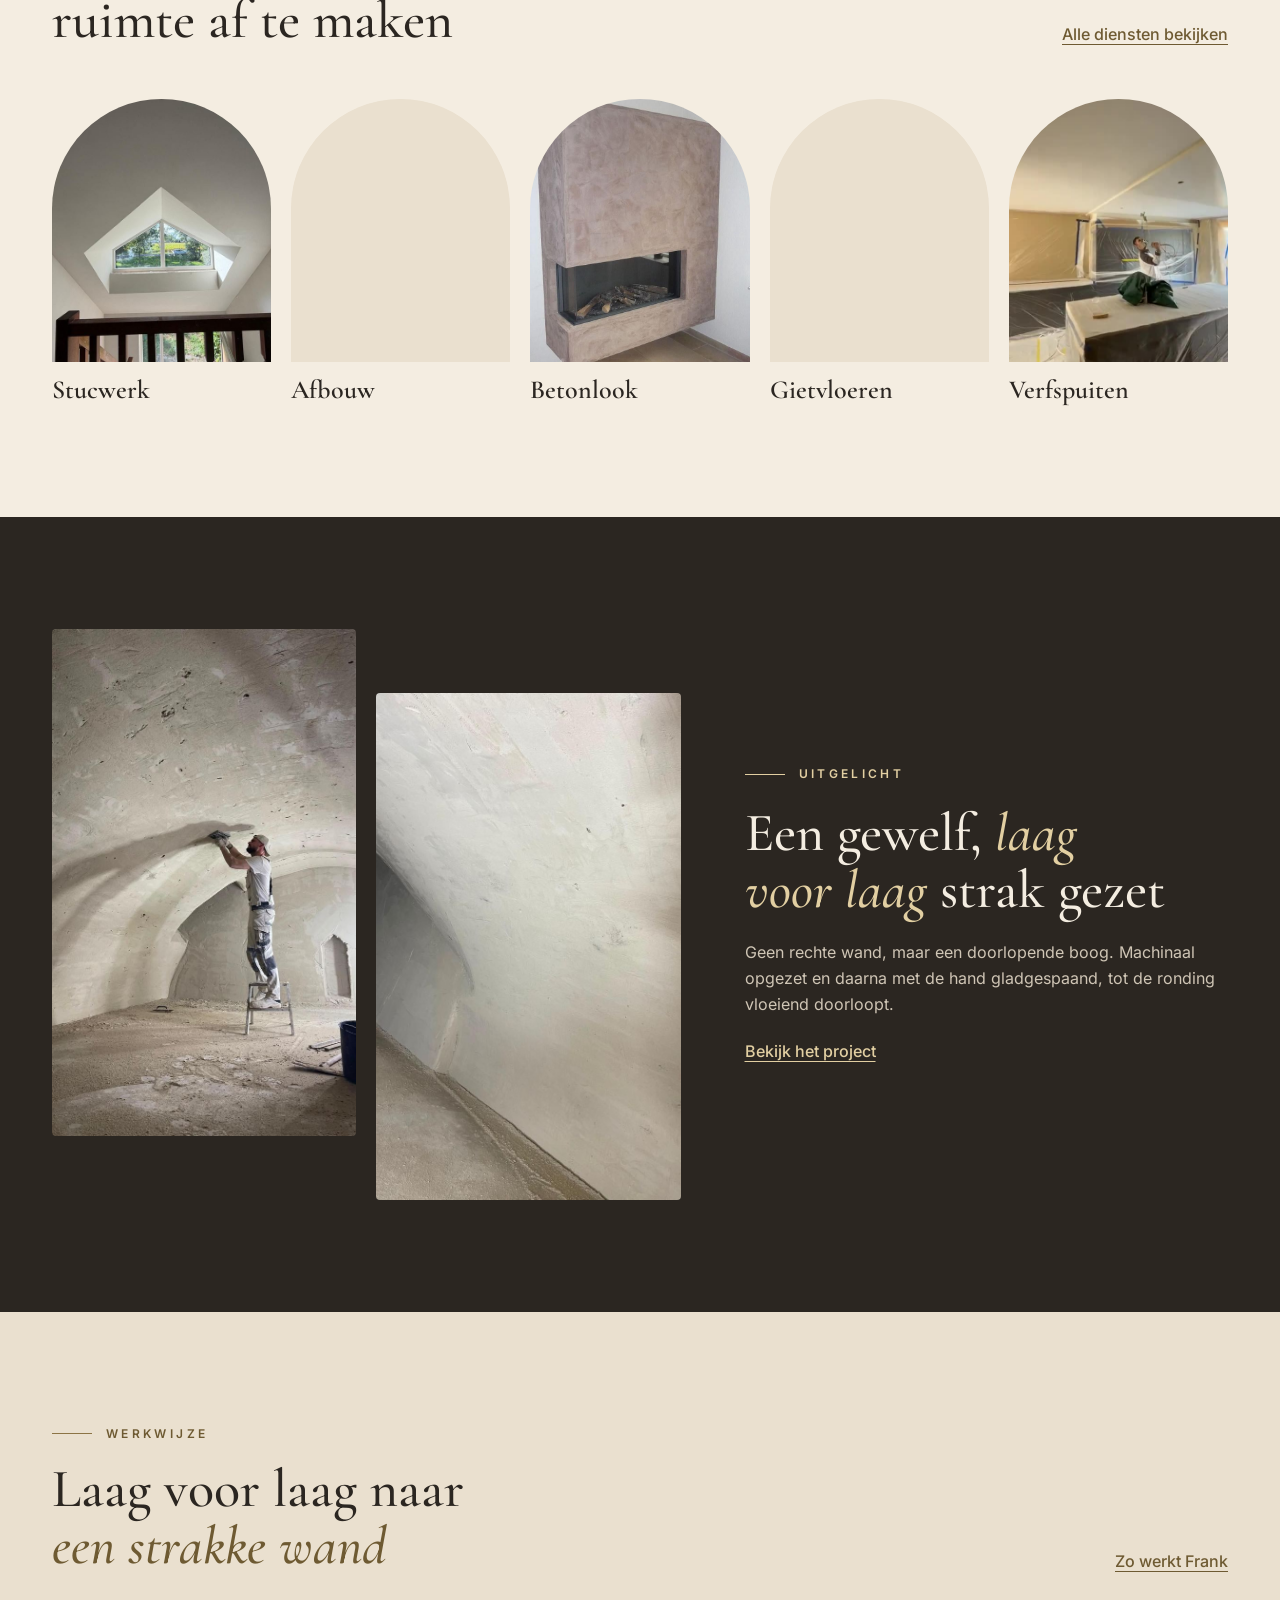
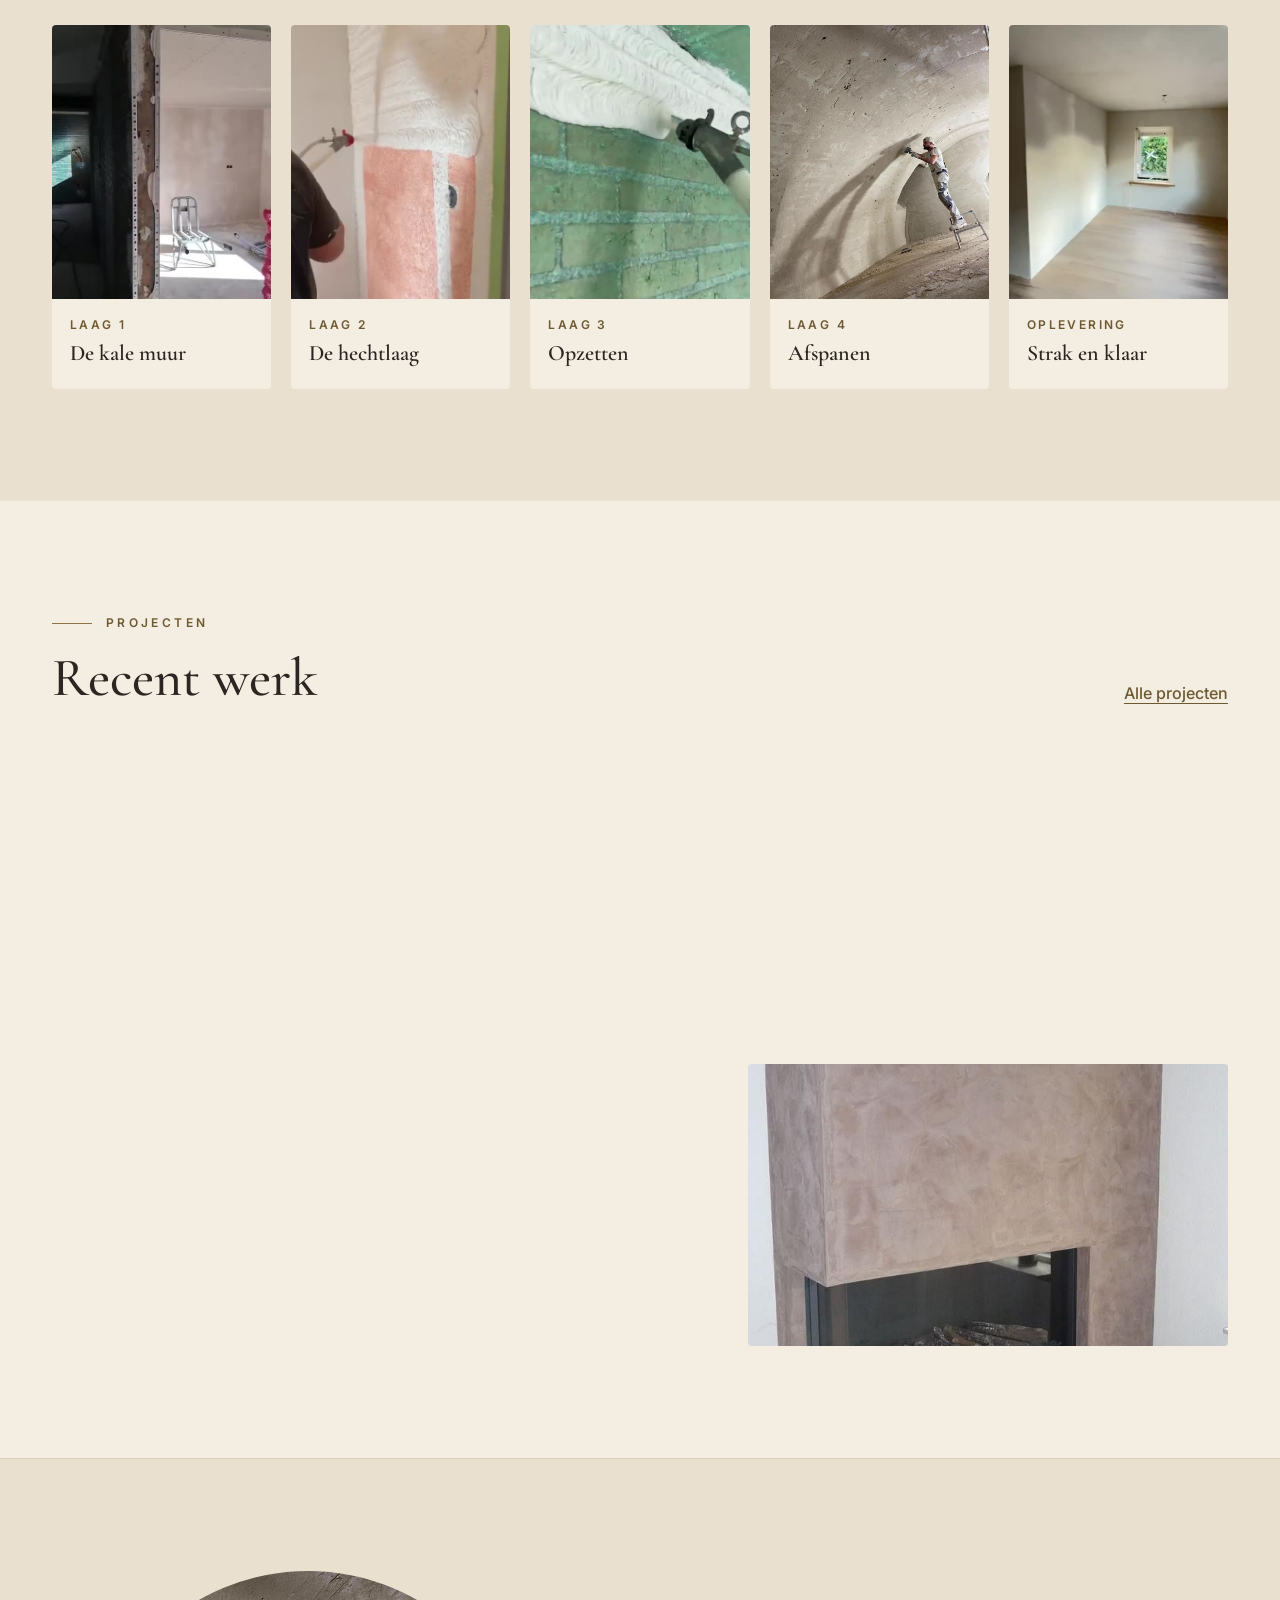
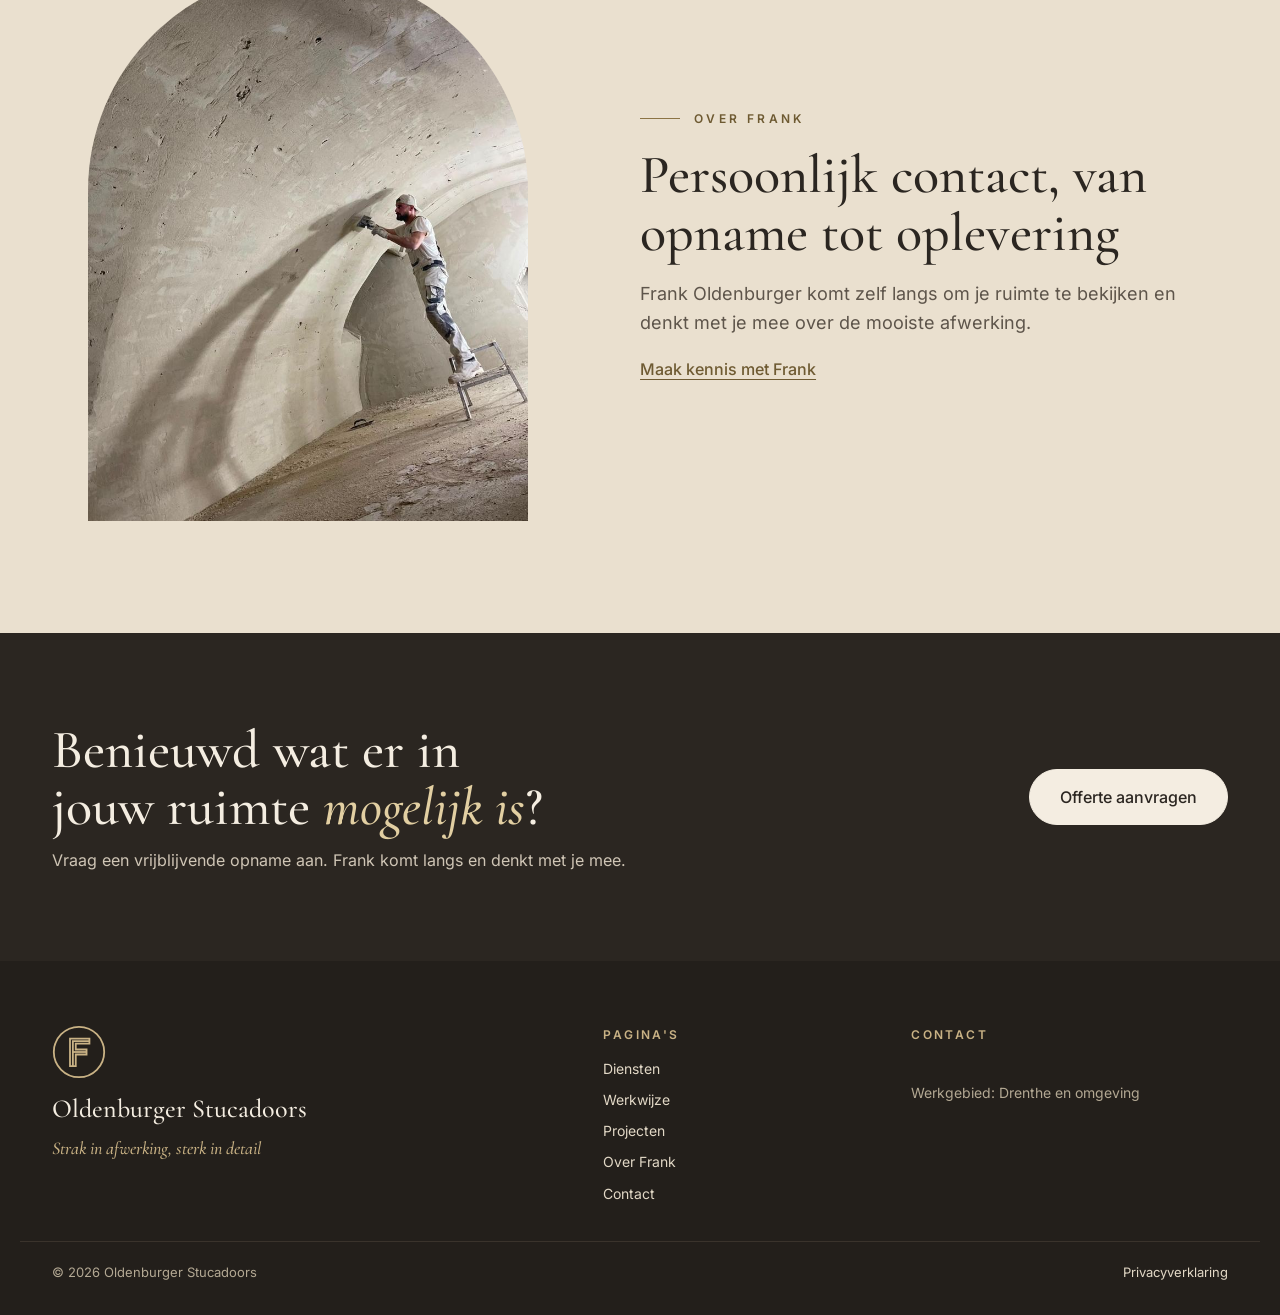
==== commit 13fd53c1: "Site vernieuwd: compact menu, mobiele opmaak, werkend formulier, galerij met vergroting - Vaste kop " ====
--- a/index.html
+++ b/index.html
@@ -3,224 +3,157 @@
 <head>
 <meta charset="utf-8">
 <meta name="viewport" content="width=device-width, initial-scale=1">
-<title>Home Oldenburger Stucadoors</title>
-<meta name="description" content="Oldenburger Stucadoors: strak in afwerking, sterk in detail. Stucwerk, afbouw, betonlook, gietvloeren en verfspuiten in Drenthe en omgeving.">
-<meta name="theme-color" content="#2B2621">
+<title>Oldenburger Stucadoors | Stucadoor in Drenthe</title>
+<meta name="description" content="Strak in afwerking, sterk in detail. Stucwerk, afbouw, betonlook, gietvloeren en verfspuiten in Drenthe en omgeving. Vraag een vrijblijvende offerte aan.">
+<meta name="theme-color" content="#F4EDE1">
+<meta property="og:type" content="website">
+<meta property="og:locale" content="nl_NL">
+<meta property="og:site_name" content="Oldenburger Stucadoors">
+<meta property="og:title" content="Oldenburger Stucadoors | Stucadoor in Drenthe">
+<meta property="og:description" content="Strak in afwerking, sterk in detail. Stucwerk, afbouw, betonlook, gietvloeren en verfspuiten in Drenthe en omgeving. Vraag een vrijblijvende offerte aan.">
 <link rel="icon" href="favicon.svg" type="image/svg+xml">
-<link rel="preconnect" href="https://fonts.googleapis.com">
-<link href="https://fonts.googleapis.com/css2?family=Cormorant+Garamond:ital,wght@0,500;0,600;1,500&amp;family=Inter:wght@400;500;600&amp;display=swap" rel="stylesheet">
-<style>
-body{margin:0;background:#F4EDE1}
-a{color:#6E5A32}a:hover{color:#4A3C20}
-@keyframes os-spin{to{transform:rotate(360deg)}}
-@keyframes os-fade{0%{opacity:0;transform:scale(1.1)}4%{opacity:1}17%{opacity:1}21%{opacity:0;transform:scale(1.01)}100%{opacity:0;transform:scale(1)}}
-@media (prefers-reduced-motion: reduce){.os-spin{animation:none!important}.os-fade{animation:none!important}.os-fade:first-of-type{opacity:1!important}}
-</style>
+<link rel="preload" href="assets/fonts/cormorant-garamond-latin-500-normal.woff2" as="font" type="font/woff2" crossorigin>
+<link rel="preload" href="assets/fonts/inter-latin-400-normal.woff2" as="font" type="font/woff2" crossorigin>
+<link rel="stylesheet" href="assets/site.css?v=3">
 </head>
 <body>
-<div style="background: #F4EDE1; color: #2B2621; font-family: 'Inter', sans-serif; font-size: 16px; line-height: 1.65">
-
-<svg width="0" height="0" style="position: absolute" aria-hidden="true">
-<defs>
-<filter id="sw-stuc" x="0" y="0" width="100%" height="100%"><feTurbulence type="fractalNoise" baseFrequency="0.09 0.008" numOctaves="3" seed="9" result="n"></feTurbulence><feDiffuseLighting in="n" surfaceScale="1.8" diffuseConstant="1.1" lighting-color="#F6F0E6"><feDistantLight azimuth="225" elevation="60"></feDistantLight></feDiffuseLighting><feComposite in2="SourceGraphic" operator="in"></feComposite></filter>
-<filter id="sw-afbouw" x="0" y="0" width="100%" height="100%"><feTurbulence type="fractalNoise" baseFrequency="0.35" numOctaves="4" seed="3" result="n"></feTurbulence><feDiffuseLighting in="n" surfaceScale="2.4" diffuseConstant="1.08" lighting-color="#ECE3D4"><feDistantLight azimuth="225" elevation="48"></feDistantLight></feDiffuseLighting><feComposite in2="SourceGraphic" operator="in"></feComposite></filter>
-<filter id="sw-wall" x="0" y="0" width="100%" height="100%"><feTurbulence type="fractalNoise" baseFrequency="0.3" numOctaves="3" seed="5" result="n"></feTurbulence><feDiffuseLighting in="n" surfaceScale="1.6" diffuseConstant="1.05" lighting-color="#B9AC98"><feDistantLight azimuth="225" elevation="50"></feDistantLight></feDiffuseLighting><feComposite in2="SourceGraphic" operator="in"></feComposite></filter>
-<filter id="sw-prime" x="0" y="0" width="100%" height="100%"><feTurbulence type="fractalNoise" baseFrequency="0.7" numOctaves="2" seed="8" result="n"></feTurbulence><feDiffuseLighting in="n" surfaceScale="0.8" diffuseConstant="1.05" lighting-color="#D6C4AE"><feDistantLight azimuth="225" elevation="60"></feDistantLight></feDiffuseLighting><feComposite in2="SourceGraphic" operator="in"></feComposite></filter>
-<filter id="sw-final" x="0" y="0" width="100%" height="100%"><feTurbulence type="fractalNoise" baseFrequency="0.02" numOctaves="2" seed="4" result="n"></feTurbulence><feDiffuseLighting in="n" surfaceScale="0.6" diffuseConstant="1.1" lighting-color="#FAF5EC"><feDistantLight azimuth="225" elevation="70"></feDistantLight></feDiffuseLighting><feComposite in2="SourceGraphic" operator="in"></feComposite></filter>
-<linearGradient id="sw-gloss" x1="0" y1="0" x2="1" y2="1"><stop offset="0" stop-color="#FFFFFF" stop-opacity="0.45"></stop><stop offset="0.45" stop-color="#FFFFFF" stop-opacity="0"></stop><stop offset="0.6" stop-color="#FFFFFF" stop-opacity="0.18"></stop><stop offset="1" stop-color="#FFFFFF" stop-opacity="0"></stop></linearGradient>
-</defs>
-</svg>
-
-<header style="background: #F4EDE1; color: #2B2621; font-family: 'Inter', sans-serif; border-bottom: 1px solid #E2D6C2">
-<div style="max-width: 1240px; margin: 0 auto; padding: 22px 24px; display: flex; flex-wrap: wrap; align-items: center; justify-content: space-between; gap: 16px 32px">
-<a href="index.html" aria-label="Oldenburger Stucadoors, naar de homepage" style="display: flex">
-<svg width="260" height="46" viewBox="0 0 839 150" aria-hidden="true">
+<a class="skip" href="#inhoud">Naar de inhoud</a>
+<header class="kop">
+<div class="wrap kop__in">
+<a class="kop__logo" href="./" aria-label="Oldenburger Stucadoors, naar de homepage"><svg viewBox="0 0 839 150" aria-hidden="true">
 <g transform="translate(-5 -5)"><circle cx="80" cy="80" r="72" fill="none" stroke="#8C7445" stroke-width="5"></circle><g transform="translate(5 5)" fill="none" stroke="#8C7445" stroke-width="4.5"><path d="M50 38H104V52H66V68H96V82H66V114H50Z"></path><path d="M58 114V45H104"></path><path d="M58 75H96"></path></g></g>
 <g transform="translate(184 9) scale(0.5)" fill="none" stroke="#8C7445" stroke-width="21"><rect x="11" y="11" width="66" height="78" rx="20"></rect><path transform="translate(129 0)" d="M11 0V89H70"></path><path transform="translate(240 0)" d="M11 11H55A20 20 0 0 1 75 31V69A20 20 0 0 1 55 89H11Z"></path><path transform="translate(367 0)" d="M0 11H74M0 50H74M0 89H74"></path><path transform="translate(482 0)" d="M11 100V11H51A20 20 0 0 1 71 31V100"></path><path transform="translate(605 0)" d="M22 11H50A19.5 19.5 0 0 1 50 50M11 50H55A19.5 19.5 0 0 1 55 89H11Z"></path><path transform="translate(732 0)" d="M11 0V69A20 20 0 0 0 31 89H53A20 20 0 0 0 73 69V0"></path><path transform="translate(857 0)" d="M11 100V11H53A19.5 19.5 0 0 1 53 50H11M42 50L72 100"></path><path transform="translate(982 0)" d="M73 11H31A20 20 0 0 0 11 31V69A20 20 0 0 0 31 89H53A20 20 0 0 0 73 69V50H44"></path><path transform="translate(1109 0)" d="M0 11H74M0 50H74M0 89H74"></path><path transform="translate(1224 0)" d="M11 100V11H53A19.5 19.5 0 0 1 53 50H11M42 50L72 100"></path></g>
 <g transform="translate(184 79) scale(0.62)" fill="none" stroke="#2B2621" stroke-width="28"><path d="M73 11H31A19.5 19.5 0 0 0 31 50H51A19.5 19.5 0 0 1 51 89H9"></path><path transform="translate(106 0)" d="M0 11H78M39 11V100"></path><path transform="translate(208 0)" d="M11 0V69A20 20 0 0 0 31 89H53A20 20 0 0 0 73 69V0"></path><path transform="translate(316 0)" d="M75 11H31A20 20 0 0 0 11 31V69A20 20 0 0 0 31 89H75"></path><path transform="translate(422 0)" d="M-2 103L33 -3H53L88 103H61L43 50L25 103Z" fill="#2B2621" stroke="none"></path><path transform="translate(532 0)" d="M11 11H55A20 20 0 0 1 75 31V69A20 20 0 0 1 55 89H11Z"></path><rect x="653" y="11" width="66" height="78" rx="20"></rect><rect x="765" y="11" width="66" height="78" rx="20"></rect><path transform="translate(866 0)" d="M11 100V11H53A19.5 19.5 0 0 1 53 50H11M42 50L72 100"></path><path transform="translate(974 0)" d="M73 11H31A19.5 19.5 0 0 0 31 50H51A19.5 19.5 0 0 1 51 89H9"></path></g>
-</svg>
-</a>
-<nav aria-label="Hoofdmenu" style="display: flex; flex-wrap: wrap; align-items: center; gap: 4px 30px; font-size: 14px; font-weight: 500; letter-spacing: 0.04em">
-<a href="diensten.html" style="color: #2B2621; text-decoration: none; padding: 10px 0 8px; border-bottom: 2px solid transparent">Diensten</a>
-<a href="werkwijze.html" style="color: #2B2621; text-decoration: none; padding: 10px 0 8px; border-bottom: 2px solid transparent">Werkwijze</a>
-<a href="projecten.html" style="color: #2B2621; text-decoration: none; padding: 10px 0 8px; border-bottom: 2px solid transparent">Projecten</a>
-<a href="over-frank.html" style="color: #2B2621; text-decoration: none; padding: 10px 0 8px; border-bottom: 2px solid transparent">Over Frank</a>
-<a href="contact.html" style="background: #2B2621; color: #F4EDE1; text-decoration: none; padding: 12px 24px; border-radius: 999px; font-weight: 500">Offerte aanvragen</a>
-</nav>
+</svg></a>
+<nav class="kop__nav" aria-label="Hoofdmenu"><a href="diensten">Diensten</a><a href="werkwijze">Werkwijze</a><a href="projecten">Projecten</a><a href="over-frank">Over Frank</a></nav>
+<a class="kop__tel" data-g="telefoon" hidden><svg viewBox="0 0 24 24" fill="none" stroke="currentColor" stroke-width="1.6" aria-hidden="true"><path d="M5 4h4l2 5-2.5 1.5a11 11 0 0 0 5 5L15 13l5 2v4a1 1 0 0 1-1 1A16 16 0 0 1 4 5a1 1 0 0 1 1-1Z"/></svg><span data-g-tekst></span></a>
+<a class="knop knop--klein kop__cta" href="contact">Offerte aanvragen</a>
+<button class="kop__menu" type="button" aria-expanded="false" aria-controls="menu"><i aria-hidden="true"></i>Menu</button>
 </div>
 </header>
-
-<section style="position: relative; overflow: hidden; background: #2B2621">
-<div aria-hidden="true" style="position: absolute; inset: 0">
-<img src="assets/badkamer-naadloos.jpg" alt="" class="os-fade" style="position: absolute; inset: 0; width: 100%; height: 100%; object-fit: cover; opacity: 0; animation: os-fade 36s linear infinite; animation-delay: -1s">
-<img src="assets/gietvloer-glans.jpg" alt="" class="os-fade" style="position: absolute; inset: 0; width: 100%; height: 100%; object-fit: cover; opacity: 0; animation: os-fade 36s linear infinite; animation-delay: 5s">
-<img src="assets/schouw-betonlook.jpg" alt="" class="os-fade" style="position: absolute; inset: 0; width: 100%; height: 100%; object-fit: cover; opacity: 0; animation: os-fade 36s linear infinite; animation-delay: 11s">
-<img src="assets/gietvloer-tuindeuren.jpg" alt="" class="os-fade" style="position: absolute; inset: 0; width: 100%; height: 100%; object-fit: cover; opacity: 0; animation: os-fade 36s linear infinite; animation-delay: 17s">
-<img src="assets/gewelf-glad.jpg" alt="" class="os-fade" style="position: absolute; inset: 0; width: 100%; height: 100%; object-fit: cover; opacity: 0; animation: os-fade 36s linear infinite; animation-delay: 23s">
-<img src="assets/badkamer-beige-1.jpg" alt="" class="os-fade" style="position: absolute; inset: 0; width: 100%; height: 100%; object-fit: cover; opacity: 0; animation: os-fade 36s linear infinite; animation-delay: 29s">
-
-<div style="position: absolute; inset: 0; background: linear-gradient(100deg, rgba(30, 24, 18, 0.86) 0%, rgba(30, 24, 18, 0.66) 50%, rgba(30, 24, 18, 0.38) 100%)"></div>
-</div>
-<div style="position: relative; max-width: 1240px; margin: 0 auto; padding: 72px 24px 120px; display: flex; flex-wrap: wrap; align-items: center; gap: 64px">
-<div style="flex: 1 1 460px; min-width: 0; display: flex; flex-direction: column; gap: 26px; color: #F7F1E7">
-<div style="display: flex; align-items: center; gap: 14px; font-size: 12px; font-weight: 600; letter-spacing: 0.3em; color: #E2CFA2"><span style="width: 40px; height: 1px; background: #E2CFA2"></span>STUCADOOR IN DRENTHE</div>
-<h1 style="margin: 0; font-family: 'Cormorant Garamond', serif; font-size: 84px; line-height: 0.98; font-weight: 500; letter-spacing: -0.015em">Strak in afwerking,<br><em style="font-style: italic; color: #E2CFA2">sterk in detail.</em></h1>
-<div style="width: 120px; height: 2px; background: #C9B285"></div>
-<p style="margin: 0; font-size: 18px; color: #E8DFD0; max-width: 480px">Van glad stucwerk en gewelven tot betonlook, gietvloeren en spuitwerk. Vakwerk dat je elke dag ziet, en elke dag voelt.</p>
-<div style="display: flex; flex-wrap: wrap; gap: 14px; margin-top: 6px">
-<a href="contact.html" style="background: #F4EDE1; color: #2B2621; text-decoration: none; padding: 17px 30px; border-radius: 999px; font-weight: 500">Vraag een offerte aan</a>
-<a href="projecten.html" style="border: 1px solid #F4EDE1; color: #F4EDE1; text-decoration: none; padding: 16px 30px; border-radius: 999px; font-weight: 500">Bekijk projecten</a>
+<div class="menu" id="menu" hidden>
+<div class="menu__top"><span>Oldenburger Stucadoors</span><button class="menu__sluit" type="button">Sluiten</button></div>
+<nav aria-label="Menu"><a href="./" aria-current="page">Home</a><a href="diensten">Diensten</a><a href="werkwijze">Werkwijze</a><a href="projecten">Projecten</a><a href="over-frank">Over Frank</a><a href="contact">Contact</a></nav>
+<div class="menu__onder">
+<a class="knop knop--licht" href="contact">Offerte aanvragen</a>
+<a class="knop knop--lijn-licht" data-g="telefoon" data-g-voor="Bel " hidden></a>
+<a class="knop knop--lijn-licht" data-g="whatsapp" data-g-vast hidden>Stuur een WhatsApp</a>
+<p class="menu__slogan">Strak in afwerking, sterk in detail</p>
 </div>
 </div>
-<div style="flex: 1 1 420px; min-width: 0; display: flex; justify-content: center">
-<div style="position: relative; width: 100%; max-width: 460px">
-<div style="height: 640px; border-radius: 230px 230px 6px 6px; overflow: hidden; background: #D9CDB8; box-shadow: 0 40px 70px -35px rgba(70, 55, 30, 0.55)">
-<video autoplay src="assets/hero-gewelf.mp4" poster="assets/hero-gewelf-poster.jpg" muted="" loop="" playsinline="" preload="auto" aria-label="Frank spuit stuc op een gewelfd plafond" style="width: 100%; height: 100%; object-fit: cover; display: block"></video>
+<main id="inhoud">
+<section class="hero">
+<div class="hero__beeld" aria-hidden="true"><img src="assets/badkamer-naadloos.jpg" srcset="assets/badkamer-naadloos-800.jpg 800w, assets/badkamer-naadloos.jpg 1200w" sizes="100vw" width="1200" height="1600" alt="" fetchpriority="high" style="animation-delay:-1s"><img data-src="assets/gietvloer-glans.jpg" width="1600" height="1600" alt="" style="animation-delay:5s"><img data-src="assets/schouw-betonlook.jpg" width="640" height="854" alt="" style="animation-delay:11s"><img data-src="assets/gietvloer-tuindeuren.jpg" width="1200" height="1600" alt="" style="animation-delay:17s"><img data-src="assets/gewelf-glad.jpg" width="1200" height="1600" alt="" style="animation-delay:23s"><img data-src="assets/badkamer-beige-1.jpg" width="1200" height="1600" alt="" style="animation-delay:29s"><div class="hero__waas"></div></div>
+<div class="wrap hero__in">
+<div class="hero__tekst">
+<p class="label">Stucadoor in Drenthe</p>
+<h1 class="hero__titel">Strak in afwerking,<br><em>sterk in detail.</em></h1>
+<div class="hero__streep"></div>
+<p>Van glad stucwerk en gewelven tot betonlook, gietvloeren en spuitwerk. Vakwerk dat je elke dag ziet, en elke dag voelt.</p>
+<div class="knoppen"><a class="knop knop--licht" href="contact">Vraag een offerte aan</a><a class="knop knop--lijn-licht" href="projecten">Bekijk projecten</a></div>
 </div>
-<div style="position: absolute; left: -56px; bottom: 56px; width: 150px; height: 150px; border-radius: 75px; background: #F4EDE1; box-shadow: 0 16px 40px -18px rgba(70, 55, 30, 0.5); display: flex; align-items: center; justify-content: center">
-<svg class="os-spin" width="150" height="150" viewBox="0 0 150 150" aria-hidden="true" style="position: absolute; inset: 0; animation: os-spin 28s linear infinite">
-<defs><path id="os-ring" d="M75 75m-56 0a56 56 0 1 1 112 0a56 56 0 1 1 -112 0"></path></defs>
-<text font-family="Inter, sans-serif" font-size="10.5" font-weight="600" letter-spacing="3.1" fill="#6E5A32"><textPath href="#os-ring">STRAK IN AFWERKING · STERK IN DETAIL · </textPath></text>
-</svg>
-<svg width="56" height="56" viewBox="0 0 150 150" role="img" aria-label="F-embleem Oldenburger Stucadoors"><circle cx="75" cy="75" r="70" fill="none" stroke="#8C7445" stroke-width="5"></circle><g fill="none" stroke="#8C7445" stroke-width="5"><path d="M50 38H104V52H66V68H96V82H66V114H50Z"></path><path d="M58 114V45H104"></path><path d="M58 75H96"></path></g></svg>
-</div>
-</div>
+<div class="hero__boog">
+<video data-auto muted loop playsinline preload="none" width="480" height="848" poster="assets/hero-gewelf-poster.jpg" aria-label="Frank spuit stuc op een gewelfd plafond"><source src="assets/hero-gewelf.mp4" type="video/mp4"></video>
+<div class="zegel"><svg class="zegel__ring" width="150" height="150" viewBox="0 0 150 150" aria-hidden="true"><defs><path id="ring" d="M75 75m-56 0a56 56 0 1 1 112 0a56 56 0 1 1 -112 0"/></defs><text font-family="Inter, sans-serif" font-size="10.5" font-weight="600" letter-spacing="3.1" fill="#6E5A32"><textPath href="#ring">STRAK IN AFWERKING · STERK IN DETAIL · </textPath></text></svg><span style="width:56px;height:56px;color:#8C7445"><svg viewBox="0 0 150 150" aria-hidden="true"><circle cx="75" cy="75" r="70" fill="none" stroke="currentColor" stroke-width="5"/><g fill="none" stroke="currentColor" stroke-width="5"><path d="M50 38H104V52H66V68H96V82H66V114H50Z"/><path d="M58 114V45H104"/><path d="M58 75H96"/></g></svg></span></div>
 </div>
 </div>
 </section>
 
-<section style="background: #EAE0CF">
-<div style="max-width: 980px; margin: 0 auto; padding: 96px 24px; text-align: center; display: flex; flex-direction: column; align-items: center; gap: 22px">
-<svg width="44" height="44" viewBox="0 0 150 150" aria-hidden="true"><circle cx="75" cy="75" r="70" fill="none" stroke="#8C7445" stroke-width="4"></circle><g fill="none" stroke="#8C7445" stroke-width="4"><path d="M50 38H104V52H66V68H96V82H66V114H50Z"></path><path d="M58 114V45H104"></path><path d="M58 75H96"></path></g></svg>
-<p style="margin: 0; font-family: 'Cormorant Garamond', serif; font-size: 40px; line-height: 1.25; font-weight: 500">Een wand of vloer zie je elke dag. Daarom verdient hij <em style="color: #6E5A32">echt vakwerk</em>: rustig, strak en gemaakt om lang mooi te blijven.</p>
+<section class="zeker" aria-label="Waar je op kunt rekenen">
+<div class="wrap"><ul>
+<li><svg viewBox="0 0 32 32" fill="none" stroke="currentColor" stroke-width="1.6" aria-hidden="true"><path d="M4 15 16 5l12 10"/><path d="M7 13v13h18V13"/><path d="M13 26v-8h6v8"/></svg><div><strong>Vrijblijvende opname aan huis</strong><span>Frank bekijkt de ruimte en denkt mee</span></div></li>
+<li><svg viewBox="0 0 32 32" fill="none" stroke="currentColor" stroke-width="1.6" aria-hidden="true"><path d="M8 4h12l5 5v19H8Z"/><path d="M20 4v5h5"/><path d="m12 18 3 3 6-7"/></svg><div><strong>Heldere offerte vooraf</strong><span>Je weet waar je aan toe bent</span></div></li>
+<li><svg viewBox="0 0 32 32" fill="none" stroke="currentColor" stroke-width="1.6" aria-hidden="true"><circle cx="16" cy="11" r="5"/><path d="M6 27c1-6 5-9 10-9s9 3 10 9"/></svg><div><strong>Persoonlijk contact met Frank</strong><span>Van opname tot oplevering</span></div></li>
+</ul></div>
+</section>
+
+<section class="sectie diep">
+<div class="wrap">
+<div class="quote-merk"><svg viewBox="0 0 150 150" aria-hidden="true"><circle cx="75" cy="75" r="70" fill="none" stroke="currentColor" stroke-width="5"/><g fill="none" stroke="currentColor" stroke-width="5"><path d="M50 38H104V52H66V68H96V82H66V114H50Z"/><path d="M58 114V45H104"/><path d="M58 75H96"/></g></svg></div>
+<p class="quote">Een wand of vloer zie je elke dag. Daarom verdient hij <em>echt vakwerk</em>: rustig, strak en gemaakt om lang mooi te blijven.</p>
 </div>
 </section>
 
-<section>
-<div style="max-width: 1240px; margin: 0 auto; padding: 112px 24px; display: flex; flex-direction: column; gap: 48px">
-<div style="display: flex; flex-wrap: wrap; align-items: flex-end; justify-content: space-between; gap: 20px 48px">
-<div style="display: flex; flex-direction: column; gap: 16px; max-width: 620px">
-<div style="display: flex; align-items: center; gap: 14px; font-size: 12px; font-weight: 600; letter-spacing: 0.3em; color: #6E5A32"><span style="width: 40px; height: 1px; background: #8C7445"></span>DIENSTEN</div>
-<h2 style="margin: 0; font-family: 'Cormorant Garamond', serif; font-size: 54px; line-height: 1.05; font-weight: 500">Vijf manieren om een ruimte af te maken</h2>
+<section class="sectie">
+<div class="wrap">
+<div class="kop-rij"><div><p class="label">Diensten</p><h2 class="h2">Vijf manieren om een ruimte af te maken</h2></div><a class="link" href="diensten">Alle diensten bekijken</a></div>
+<div class="rij"><a class="boogkaart" href="diensten#stucwerk"><img src="assets/dakkapel-stucwerk.jpg" srcset="assets/dakkapel-stucwerk-800.jpg 800w, assets/dakkapel-stucwerk.jpg 1600w" sizes="(max-width:920px) 64vw, 230px" width="1600" height="1200" alt="Strak gestucte dakkapel en schuin plafond" loading="lazy" decoding="async"><span>Stucwerk</span></a><a class="boogkaart" href="diensten#afbouw"><img src="assets/gewelf-glad.jpg" srcset="assets/gewelf-glad-800.jpg 800w, assets/gewelf-glad.jpg 1200w" sizes="(max-width:920px) 64vw, 230px" width="1200" height="1600" alt="Glad afgewerkt gewelf" loading="lazy" decoding="async"><span>Afbouw</span></a><a class="boogkaart" href="diensten#betonlook"><img src="assets/schouw-betonlook.jpg" width="640" height="854" alt="Zwevende schouw afgewerkt in betonlook" loading="lazy" decoding="async"><span>Betonlook</span></a><a class="boogkaart" href="diensten#gietvloeren"><img src="assets/gietvloer-tuindeuren.jpg" srcset="assets/gietvloer-tuindeuren-800.jpg 800w, assets/gietvloer-tuindeuren.jpg 1200w" sizes="(max-width:920px) 64vw, 230px" width="1200" height="1600" alt="Woonkamer met naadloze gietvloer en tuindeuren" loading="lazy" decoding="async"><span>Gietvloeren</span></a><a class="boogkaart" href="diensten#verfspuiten"><img src="assets/verfspuiten-poster.jpg" width="480" height="848" alt="Plafond en wanden worden gespoten in een afgedekte ruimte" loading="lazy" decoding="async"><span>Verfspuiten</span></a></div>
 </div>
-<a href="diensten.html" style="font-weight: 500">Alle diensten bekijken →</a>
-</div>
-<div style="display: flex; flex-wrap: wrap; gap: 20px">
-<a href="diensten.html#stucwerk" style="flex: 1 1 200px; color: #2B2621; text-decoration: none; display: flex; flex-direction: column; gap: 14px"><img loading="lazy" src="assets/dakkapel-stucwerk.jpg" alt="Strak gestucte dakkapel en plafond" style="width: 100%; height: 280px; object-fit: cover; border-radius: 120px 120px 4px 4px; display: block"><span style="font-family: 'Cormorant Garamond', serif; font-size: 26px; font-weight: 600">Stucwerk</span></a>
-<a href="diensten.html#afbouw" style="flex: 1 1 200px; color: #2B2621; text-decoration: none; display: flex; flex-direction: column; gap: 14px"><img loading="lazy" src="assets/gewelf-glad.jpg" alt="Glad gezet gewelf" style="width: 100%; height: 280px; object-fit: cover; border-radius: 120px 120px 4px 4px; display: block"><span style="font-family: 'Cormorant Garamond', serif; font-size: 26px; font-weight: 600">Afbouw</span></a>
-<a href="diensten.html#betonlook" style="flex: 1 1 200px; color: #2B2621; text-decoration: none; display: flex; flex-direction: column; gap: 14px"><img loading="lazy" src="assets/schouw-betonlook.jpg" alt="Schouw in betonlook" style="width: 100%; height: 280px; object-fit: cover; border-radius: 120px 120px 4px 4px; display: block"><span style="font-family: 'Cormorant Garamond', serif; font-size: 26px; font-weight: 600">Betonlook</span></a>
-<a href="diensten.html#gietvloeren" style="flex: 1 1 200px; color: #2B2621; text-decoration: none; display: flex; flex-direction: column; gap: 14px"><img loading="lazy" src="assets/gietvloer-tuindeuren.jpg" alt="Woonkamer met naadloze gietvloer" style="width: 100%; height: 280px; object-fit: cover; border-radius: 120px 120px 4px 4px; display: block"><span style="font-family: 'Cormorant Garamond', serif; font-size: 26px; font-weight: 600">Gietvloeren</span></a>
-<a href="diensten.html#verfspuiten" style="flex: 1 1 200px; color: #2B2621; text-decoration: none; display: flex; flex-direction: column; gap: 14px"><img loading="lazy" src="assets/verfspuiten-poster.jpg" alt="Plafond wordt gespoten" style="width: 100%; height: 280px; object-fit: cover; border-radius: 120px 120px 4px 4px; display: block"><span style="font-family: 'Cormorant Garamond', serif; font-size: 26px; font-weight: 600">Verfspuiten</span></a>
+</section>
+
+<section class="sectie donker">
+<div class="wrap uitgelicht">
+<div class="uitgelicht__beelden"><img src="assets/frank-afspanen-2.jpg" srcset="assets/frank-afspanen-2-800.jpg 800w, assets/frank-afspanen-2.jpg 1200w" sizes="(max-width:820px) 46vw, 340px" width="1200" height="1600" alt="Frank zet het gewelf glad met de spaan" loading="lazy" decoding="async"><img src="assets/gewelf-glad.jpg" srcset="assets/gewelf-glad-800.jpg 800w, assets/gewelf-glad.jpg 1200w" sizes="(max-width:820px) 46vw, 340px" width="1200" height="1600" alt="Het gladde resultaat van het gewelf" loading="lazy" decoding="async"></div>
+<div class="uitgelicht__tekst">
+<p class="label">Uitgelicht</p>
+<h2 class="h2">Een gewelf, <em>laag voor laag</em> strak gezet</h2>
+<p>Geen rechte wand, maar een doorlopende boog. Machinaal opgezet en daarna met de hand gladgespaand, tot de ronding vloeiend doorloopt.</p>
+<a class="link" href="projecten">Bekijk het project</a>
 </div>
 </div>
 </section>
 
-<section style="background: #2B2621; color: #F4EDE1">
-<div style="max-width: 1240px; margin: 0 auto; padding: 112px 24px; display: flex; flex-wrap: wrap; align-items: center; gap: 56px 72px">
-<div style="flex: 1.3 1 480px; min-width: 0; display: flex; gap: 20px">
-<img loading="lazy" src="assets/frank-afspanen-2.jpg" alt="Frank zet het gewelf glad met de spaan" style="flex: 1 1 0; min-width: 0; height: 560px; object-fit: cover; border-radius: 4px; display: block">
-<img loading="lazy" src="assets/gewelf-glad.jpg" alt="Het gladde resultaat van het gewelf" style="flex: 1 1 0; min-width: 0; height: 560px; object-fit: cover; border-radius: 4px; display: block; margin-top: 64px">
+<section class="sectie diep">
+<div class="wrap">
+<div class="kop-rij"><div><p class="label">Werkwijze</p><h2 class="h2">Laag voor laag naar <em>een strakke wand</em></h2></div><a class="link" href="werkwijze">Zo werkt Frank</a></div>
+<div class="rij"><a class="laagkaart" href="werkwijze" style="text-decoration:none;color:inherit"><img src="assets/kale-muur-poster.jpg" width="464" height="832" alt="Kale wanden met hoekprofielen, klaar om gestuct te worden" loading="lazy" decoding="async"><div><small>Laag 1</small><strong>De kale muur</strong></div></a><a class="laagkaart" href="werkwijze" style="text-decoration:none;color:inherit"><img src="assets/hechtlaag-poster.jpg" width="472" height="848" alt="Stuc wordt gespoten over de roze hechtlaag" loading="lazy" decoding="async"><div><small>Laag 2</small><strong>De hechtlaag</strong></div></a><a class="laagkaart" href="werkwijze" style="text-decoration:none;color:inherit"><img src="assets/opzetten-poster.jpg" width="480" height="848" alt="Stuc wordt machinaal op een bakstenen muur gespoten" loading="lazy" decoding="async"><div><small>Laag 3</small><strong>Opzetten</strong></div></a><a class="laagkaart" href="werkwijze" style="text-decoration:none;color:inherit"><img src="assets/frank-afspanen-1.jpg" srcset="assets/frank-afspanen-1-800.jpg 800w, assets/frank-afspanen-1.jpg 1200w" sizes="(max-width:920px) 64vw, 230px" width="1200" height="1600" alt="Frank spant het gewelf glad" loading="lazy" decoding="async"><div><small>Laag 4</small><strong>Afspanen</strong></div></a><a class="laagkaart" href="werkwijze" style="text-decoration:none;color:inherit"><img src="assets/oplevering-poster.jpg" width="480" height="848" alt="Rondgang door een strak opgeleverde ruimte" loading="lazy" decoding="async"><div><small>Oplevering</small><strong>Strak en klaar</strong></div></a></div>
 </div>
-<div style="flex: 1 1 360px; min-width: 0; display: flex; flex-direction: column; gap: 20px">
-<div style="display: flex; align-items: center; gap: 14px; font-size: 12px; font-weight: 600; letter-spacing: 0.3em; color: #C9B285"><span style="width: 40px; height: 1px; background: #C9B285"></span>UITGELICHT</div>
-<h2 style="margin: 0; font-family: 'Cormorant Garamond', serif; font-size: 54px; line-height: 1.05; font-weight: 500">Een gewelf, <em style="color: #C9B285">laag voor laag</em> strak gezet</h2>
-<p style="margin: 0; color: #CFC5B5; font-size: 17px">Geen rechte wand, maar een doorlopende boog. Machinaal opgezet en daarna met de hand gladgespaand, tot de ronding vloeiend doorloopt. [AANVULLEN: plaats en korte toelichting op dit project.]</p>
-<a href="projecten.html" style="color: #E2CFA2; font-weight: 500">Bekijk het project →</a>
+</section>
+
+<section class="sectie">
+<div class="wrap">
+<div class="kop-rij"><div><p class="label">Projecten</p><h2 class="h2">Recent werk</h2></div><a class="link" href="projecten">Alle projecten</a></div>
+<div class="trio"><img src="assets/badkamer-beige-1.jpg" srcset="assets/badkamer-beige-1-800.jpg 800w, assets/badkamer-beige-1.jpg 1200w" sizes="(max-width:700px) 100vw, 700px" width="1200" height="1600" alt="Badkamer met betonlook wanden en naadloze vloer" loading="lazy" decoding="async"><div><img src="assets/gietvloer-glans.jpg" srcset="assets/gietvloer-glans-800.jpg 800w, assets/gietvloer-glans.jpg 1600w" sizes="(max-width:700px) 50vw, 480px" width="1600" height="1600" alt="Hoogglans gietvloer" loading="lazy" decoding="async"><img src="assets/schouw-betonlook.jpg" width="640" height="854" alt="Schouw in betonlook" loading="lazy" decoding="async"></div></div>
+</div>
+</section>
+
+<section class="sectie diep" data-reviews hidden aria-labelledby="reviews-titel">
+<div class="wrap">
+<div class="kop-rij"><div><p class="label">Reviews</p><h2 class="h2" id="reviews-titel">Wat klanten zeggen</h2></div></div>
+<div class="reviews" data-reviews-lijst></div>
+</div>
+</section>
+
+<section class="sectie diep" style="border-top:1px solid var(--lijn)">
+<div class="wrap duo">
+<div class="duo__beeld"><img class="boog" src="assets/frank-afspanen-1.jpg" srcset="assets/frank-afspanen-1-800.jpg 800w, assets/frank-afspanen-1.jpg 1200w" sizes="(max-width:820px) 340px, 440px" width="1200" height="1600" alt="Frank aan het werk met de spaan" loading="lazy" decoding="async"></div>
+<div class="duo__tekst">
+<p class="label">Over Frank</p>
+<h2 class="h2">Persoonlijk contact, van opname tot oplevering</h2>
+<p class="intro">Frank Oldenburger komt zelf langs om je ruimte te bekijken en denkt met je mee over de mooiste afwerking.</p>
+<a class="link" href="over-frank">Maak kennis met Frank</a>
 </div>
 </div>
 </section>
-
-<section style="background: #EAE0CF">
-<div style="max-width: 1240px; margin: 0 auto; padding: 112px 24px; display: flex; flex-direction: column; gap: 44px">
-<div style="display: flex; flex-wrap: wrap; align-items: flex-end; justify-content: space-between; gap: 20px 48px">
-<div style="display: flex; flex-direction: column; gap: 16px; max-width: 640px">
-<div style="display: flex; align-items: center; gap: 14px; font-size: 12px; font-weight: 600; letter-spacing: 0.3em; color: #6E5A32"><span style="width: 40px; height: 1px; background: #8C7445"></span>WERKWIJZE</div>
-<h2 style="margin: 0; font-family: 'Cormorant Garamond', serif; font-size: 54px; line-height: 1.05; font-weight: 500">Laag voor laag naar <em style="color: #6E5A32">een strakke wand</em></h2>
-</div>
-<a href="werkwijze.html" style="font-weight: 500">Zo werkt Frank →</a>
-</div>
-<div style="display: flex; flex-wrap: wrap; border-radius: 4px; overflow: hidden">
-<div style="flex: 1 1 180px; display: flex; flex-direction: column"><svg width="100%" height="200" viewBox="0 0 200 260" preserveAspectRatio="xMidYMid slice" aria-hidden="true"><rect width="200" height="260" fill="#FFFFFF" filter="url(#sw-wall)"></rect><path d="M0 26H200M0 52H200M0 78H200M0 104H200M0 130H200M0 156H200M0 182H200M0 208H200M0 234H200M40 0V26M110 0V26M180 0V26M5 26V52M75 26V52M145 26V52M40 52V78M110 52V78M180 52V78M5 78V104M75 78V104M145 78V104M40 104V130M110 104V130M180 104V130M5 130V156M75 130V156M145 130V156M40 156V182M110 156V182M180 156V182M5 182V208M75 182V208M145 182V208M40 208V234M110 208V234M180 208V234M5 234V260M75 234V260M145 234V260" stroke="#8E8170" stroke-width="3" fill="none"></path></svg><div style="background: #F4EDE1; padding: 18px 20px"><div style="font-size: 12px; font-weight: 600; letter-spacing: 0.2em; color: #6E5A32">LAAG 1</div><div style="font-family: 'Cormorant Garamond', serif; font-size: 22px; font-weight: 600">De kale muur</div></div></div>
-<div style="flex: 1 1 180px; display: flex; flex-direction: column"><svg width="100%" height="200" viewBox="0 0 200 260" preserveAspectRatio="xMidYMid slice" aria-hidden="true"><rect width="200" height="260" fill="#FFFFFF" filter="url(#sw-prime)"></rect></svg><div style="background: #F4EDE1; padding: 18px 20px"><div style="font-size: 12px; font-weight: 600; letter-spacing: 0.2em; color: #6E5A32">LAAG 2</div><div style="font-family: 'Cormorant Garamond', serif; font-size: 22px; font-weight: 600">De hechtlaag</div></div></div>
-<div style="flex: 1 1 180px; display: flex; flex-direction: column"><svg width="100%" height="200" viewBox="0 0 200 260" preserveAspectRatio="xMidYMid slice" aria-hidden="true"><rect width="200" height="260" fill="#FFFFFF" filter="url(#sw-afbouw)"></rect></svg><div style="background: #F4EDE1; padding: 18px 20px"><div style="font-size: 12px; font-weight: 600; letter-spacing: 0.2em; color: #6E5A32">LAAG 3</div><div style="font-family: 'Cormorant Garamond', serif; font-size: 22px; font-weight: 600">Opzetten</div></div></div>
-<div style="flex: 1 1 180px; display: flex; flex-direction: column"><svg width="100%" height="200" viewBox="0 0 200 260" preserveAspectRatio="xMidYMid slice" aria-hidden="true"><rect width="200" height="260" fill="#FFFFFF" filter="url(#sw-stuc)"></rect></svg><div style="background: #F4EDE1; padding: 18px 20px"><div style="font-size: 12px; font-weight: 600; letter-spacing: 0.2em; color: #6E5A32">LAAG 4</div><div style="font-family: 'Cormorant Garamond', serif; font-size: 22px; font-weight: 600">Afspanen</div></div></div>
-<div style="flex: 1 1 180px; display: flex; flex-direction: column"><svg width="100%" height="200" viewBox="0 0 200 260" preserveAspectRatio="xMidYMid slice" aria-hidden="true"><rect width="200" height="260" fill="#FFFFFF" filter="url(#sw-final)"></rect><rect width="200" height="260" fill="url(#sw-gloss)"></rect></svg><div style="background: #F4EDE1; padding: 18px 20px"><div style="font-size: 12px; font-weight: 600; letter-spacing: 0.2em; color: #6E5A32">OPLEVERING</div><div style="font-family: 'Cormorant Garamond', serif; font-size: 22px; font-weight: 600">Strak en klaar</div></div></div>
-</div>
+</main>
+<section class="donker sectie" style="padding-block:clamp(56px,7vw,88px)">
+<div class="wrap afsluiter">
+<div><h2 class="h2">Benieuwd wat er in jouw ruimte <em>mogelijk is</em>?</h2>
+<p>Vraag een vrijblijvende opname aan. Frank komt langs en denkt met je mee.</p></div>
+<div class="knoppen"><a class="knop knop--licht" href="contact">Offerte aanvragen</a>
+<a class="knop knop--lijn-licht" data-g="telefoon" data-g-voor="Bel " hidden></a></div>
 </div>
 </section>
-
-<section>
-<div style="max-width: 1240px; margin: 0 auto; padding: 112px 24px; display: flex; flex-direction: column; gap: 44px">
-<div style="display: flex; flex-wrap: wrap; align-items: flex-end; justify-content: space-between; gap: 16px">
-<div style="display: flex; flex-direction: column; gap: 16px">
-<div style="display: flex; align-items: center; gap: 14px; font-size: 12px; font-weight: 600; letter-spacing: 0.3em; color: #6E5A32"><span style="width: 40px; height: 1px; background: #8C7445"></span>PROJECTEN</div>
-<h2 style="margin: 0; font-family: 'Cormorant Garamond', serif; font-size: 54px; line-height: 1.05; font-weight: 500">Recent werk</h2>
+<footer class="voet">
+<div class="wrap voet__in">
+<div class="voet__merk"><svg viewBox="0 0 150 150" aria-hidden="true"><circle cx="75" cy="75" r="70" fill="none" stroke="currentColor" stroke-width="5"/><g fill="none" stroke="currentColor" stroke-width="5"><path d="M50 38H104V52H66V68H96V82H66V114H50Z"/><path d="M58 114V45H104"/><path d="M58 75H96"/></g></svg><div class="voet__naam">Oldenburger Stucadoors</div><div class="voet__slogan">Strak in afwerking, sterk in detail</div></div>
+<nav aria-label="Voetmenu"><h2>Pagina's</h2><ul><li><a href="diensten">Diensten</a></li><li><a href="werkwijze">Werkwijze</a></li><li><a href="projecten">Projecten</a></li><li><a href="over-frank">Over Frank</a></li><li><a href="contact">Contact</a></li></ul></nav>
+<div><h2>Contact</h2><ul>
+<li><a data-g="telefoon" hidden></a></li>
+<li><a data-g="email" hidden></a></li>
+<li><a data-g="whatsapp" data-g-vast hidden>WhatsApp</a></li>
+<li data-g="adres" hidden></li>
+<li>Werkgebied: Drenthe en omgeving</li>
+</ul></div>
 </div>
-<a href="projecten.html" style="font-weight: 500">Alle projecten →</a>
+<div class="wrap voet__onder"><span>© <span data-jaar>2026</span> Oldenburger Stucadoors<span data-g="kvk" data-g-voor=" · KvK " hidden></span></span><a href="privacy">Privacyverklaring</a></div>
+</footer>
+<div class="balk" aria-label="Snel contact">
+<a data-g="telefoon" data-g-vast hidden><svg viewBox="0 0 24 24" fill="none" stroke="currentColor" stroke-width="1.6" aria-hidden="true"><path d="M5 4h4l2 5-2.5 1.5a11 11 0 0 0 5 5L15 13l5 2v4a1 1 0 0 1-1 1A16 16 0 0 1 4 5a1 1 0 0 1 1-1Z"/></svg>Bel</a>
+<a data-g="whatsapp" data-g-vast hidden><svg viewBox="0 0 24 24" fill="none" stroke="currentColor" stroke-width="1.6" aria-hidden="true"><path d="M4 20l1.4-4.2A8 8 0 1 1 8.6 19L4 20Z"/><path d="M9 9.5c0 3 2.5 5.5 5.5 5.5"/></svg>WhatsApp</a>
+<a class="is-hoofd" href="contact">Offerte</a>
 </div>
-<div style="display: flex; flex-wrap: wrap; gap: 24px">
-<img loading="lazy" src="assets/badkamer-beige-1.jpg" alt="Badkamer met betonlook wanden en naadloze vloer" style="flex: 1.4 1 420px; min-width: 0; height: 560px; object-fit: cover; border-radius: 4px; display: block">
-<div style="flex: 1 1 300px; min-width: 0; display: flex; flex-direction: column; gap: 24px">
-<img loading="lazy" src="assets/douche-betonlook.jpg" alt="Douche met betonlook wanden" style="width: 100%; height: 268px; object-fit: cover; border-radius: 4px; display: block">
-<img loading="lazy" src="assets/badkamer-brons.jpg" alt="Badkamer met bronskleurige wanden" style="width: 100%; height: 268px; object-fit: cover; border-radius: 4px; display: block">
-</div>
-</div>
-</div>
-</section>
-
-<section style="background: #EAE0CF">
-<div style="max-width: 1240px; margin: 0 auto; padding: 104px 24px; display: flex; flex-wrap: wrap; align-items: center; gap: 56px">
-<div style="flex: 1 1 320px; display: flex; justify-content: center">
-<img loading="lazy" src="assets/frank-afspanen-1.jpg" alt="Frank aan het werk met de spaan" style="width: 100%; max-width: 380px; height: 480px; object-fit: cover; border-radius: 190px 190px 4px 4px; display: block">
-</div>
-<div style="flex: 1 1 440px; min-width: 0; display: flex; flex-direction: column; gap: 20px">
-<div style="display: flex; align-items: center; gap: 14px; font-size: 12px; font-weight: 600; letter-spacing: 0.3em; color: #6E5A32"><span style="width: 40px; height: 1px; background: #8C7445"></span>OVER FRANK</div>
-<h2 style="margin: 0; font-family: 'Cormorant Garamond', serif; font-size: 50px; line-height: 1.05; font-weight: 500">Persoonlijk contact, van opname tot oplevering</h2>
-<p style="margin: 0; color: #5E554B; font-size: 17px">Frank Oldenburger komt zelf langs om je ruimte te bekijken en denkt met je mee over de mooiste afwerking.</p>
-<a href="over-frank.html" style="font-weight: 500">Maak kennis met Frank →</a>
-</div>
-</div>
-</section>
-
-<div style="font-family: 'Inter', sans-serif; color: #F4EDE1; line-height: 1.65">
-
-<section style="background: #2B2621">
-<div style="max-width: 1240px; margin: 0 auto; padding: 88px 24px; display: flex; flex-wrap: wrap; align-items: center; justify-content: space-between; gap: 28px 48px">
-<div style="display: flex; flex-direction: column; gap: 12px; max-width: 640px">
-<h2 style="margin: 0; font-family: 'Cormorant Garamond', serif; font-size: 48px; line-height: 1.05; font-weight: 500">Klaar voor een wand of vloer die <em style="color: #C9B285">blijft verrassen</em>?</h2>
-<p style="margin: 0; color: #CFC5B5; font-size: 17px">Vraag een vrijblijvende opname aan. Frank komt langs en denkt met je mee.</p>
-</div>
-<a href="contact.html" style="background: #F4EDE1; color: #2B2621; text-decoration: none; padding: 17px 32px; border-radius: 999px; font-weight: 500">Offerte aanvragen</a>
-</div>
-</section>
-
-<footer style="background: #231F1B; color: #B3A893; font-size: 14px">
-<div style="max-width: 1240px; margin: 0 auto; padding: 64px 24px 32px; display: flex; flex-wrap: wrap; gap: 40px 64px">
-<div style="flex: 2 1 280px; display: flex; flex-direction: column; gap: 6px">
-<div style="font-family: 'Cormorant Garamond', serif; font-size: 26px; color: #F4EDE1">Oldenburger Stucadoors</div>
-<div style="font-family: 'Cormorant Garamond', serif; font-style: italic; font-size: 18px; color: #C9B285">Strak in afwerking, sterk in detail</div>
-</div>
-<nav aria-label="Footermenu" style="flex: 1 1 160px; display: flex; flex-direction: column; gap: 6px">
-<a href="diensten.html" style="color: #E2D8C6; text-decoration: none">Diensten</a>
-<a href="werkwijze.html" style="color: #E2D8C6; text-decoration: none">Werkwijze</a>
-<a href="projecten.html" style="color: #E2D8C6; text-decoration: none">Projecten</a>
-<a href="over-frank.html" style="color: #E2D8C6; text-decoration: none">Over Frank</a>
-<a href="contact.html" style="color: #E2D8C6; text-decoration: none">Contact</a>
-</nav>
-<div style="flex: 1 1 220px; display: flex; flex-direction: column; gap: 6px">
-<span>[TELEFOONNUMMER]</span>
-<span>[E-MAILADRES]</span>
-<span>Werkgebied: Drenthe en omgeving</span>
-</div>
-</div>
-<div style="max-width: 1240px; margin: 0 auto; padding: 20px 24px 32px; border-top: 1px solid #3A332C; display: flex; flex-wrap: wrap; justify-content: space-between; gap: 8px 24px; font-size: 13px">
-<span>KvK [NUMMER] · [ADRES]</span>
-<span>[PRIVACYVERKLARING]</span>
-</div>
-</footer>
-</div>
-
-</div>
-
+<script src="gegevens.js?v=3"></script>
+<script src="assets/site.js?v=3"></script>
 </body>
 </html>
--- a/assets/site.css
+++ b/assets/site.css
@@ -0,0 +1,357 @@
+/* Oldenburger Stucadoors — huisstijl
+   Lettertypes staan lokaal (assets/fonts), er wordt niets bij derden opgehaald. */
+
+@font-face{font-family:'Cormorant Garamond';font-style:normal;font-weight:500;font-display:swap;src:url(fonts/cormorant-garamond-latin-500-normal.woff2) format('woff2')}
+@font-face{font-family:'Cormorant Garamond';font-style:italic;font-weight:500;font-display:swap;src:url(fonts/cormorant-garamond-latin-500-italic.woff2) format('woff2')}
+@font-face{font-family:'Cormorant Garamond';font-style:normal;font-weight:600;font-display:swap;src:url(fonts/cormorant-garamond-latin-600-normal.woff2) format('woff2')}
+@font-face{font-family:'Inter';font-style:normal;font-weight:400;font-display:swap;src:url(fonts/inter-latin-400-normal.woff2) format('woff2')}
+@font-face{font-family:'Inter';font-style:normal;font-weight:500;font-display:swap;src:url(fonts/inter-latin-500-normal.woff2) format('woff2')}
+@font-face{font-family:'Inter';font-style:normal;font-weight:600;font-display:swap;src:url(fonts/inter-latin-600-normal.woff2) format('woff2')}
+
+:root{
+  --zand:#F4EDE1; --zand-diep:#EAE0CF; --papier:#FBF7F0;
+  --inkt:#2B2621; --inkt-diep:#231F1B; --tekst:#5E554B; --tekst-zacht:#6E6458;
+  --brons:#8C7445; --brons-tekst:#6E5A32; --brons-licht:#C9B285; --goud-licht:#E2CFA2;
+  --lijn:#DDD1BD; --lijn-sterk:#CDBFA6;
+  --serif:'Cormorant Garamond',Georgia,'Times New Roman',serif;
+  --sans:'Inter',system-ui,-apple-system,'Segoe UI',Roboto,sans-serif;
+  --wrap:1240px; --pad:clamp(20px,4vw,32px); --sectie:clamp(64px,9vw,112px);
+  --kop-h:76px;
+}
+
+*,*::before,*::after{box-sizing:border-box}
+html{-webkit-text-size-adjust:100%;scroll-behavior:smooth;scroll-padding-top:calc(var(--kop-h) + 16px)}
+body{margin:0;background:var(--zand);color:var(--inkt);font-family:var(--sans);font-size:16px;line-height:1.65;-webkit-font-smoothing:antialiased}
+img,video,svg{display:block;max-width:100%}
+img,video{height:auto}
+h1,h2,h3,p,figure,ol,ul{margin:0}
+ol,ul{padding:0;list-style:none}
+a{color:var(--brons-tekst)}
+a:hover{color:#4A3C20}
+button{font:inherit;color:inherit}
+[hidden]{display:none!important}
+:focus-visible{outline:2px solid var(--brons);outline-offset:3px;border-radius:2px}
+.donker :focus-visible,.hero :focus-visible{outline-color:var(--goud-licht)}
+
+.skip{position:absolute;left:12px;top:-60px;z-index:100;background:var(--inkt);color:var(--zand);padding:12px 18px;border-radius:4px;text-decoration:none}
+.skip:focus{top:12px;color:var(--zand)}
+
+.wrap{max-width:var(--wrap);margin-inline:auto;padding-inline:var(--pad)}
+.sectie{padding-block:var(--sectie)}
+.diep{background:var(--zand-diep)}
+.donker{background:var(--inkt);color:var(--zand)}
+.donker p{color:#CFC5B5}
+
+/* Typografie */
+.label{display:flex;align-items:center;gap:14px;font-size:12px;font-weight:600;letter-spacing:.28em;text-transform:uppercase;color:var(--brons-tekst)}
+.label::before{content:"";width:40px;height:1px;background:var(--brons);flex:none}
+.donker .label,.hero .label{color:var(--goud-licht)}
+.donker .label::before,.hero .label::before{background:var(--goud-licht)}
+.h1{font-family:var(--serif);font-weight:500;font-size:clamp(42px,6.2vw,72px);line-height:1.02;letter-spacing:-.01em;text-wrap:balance}
+.h2{font-family:var(--serif);font-weight:500;font-size:clamp(34px,4.6vw,54px);line-height:1.06;text-wrap:balance}
+.h3{font-family:var(--serif);font-weight:600;font-size:clamp(22px,2.4vw,26px);line-height:1.2}
+.h1 em,.h2 em,.quote em{font-style:italic;color:var(--brons-tekst)}
+.donker .h1 em,.donker .h2 em,.hero em{color:var(--goud-licht)}
+.intro{font-size:clamp(16px,1.5vw,18px);color:var(--tekst);max-width:56ch}
+.tekst{color:var(--tekst)}
+.kop-rij{display:flex;flex-wrap:wrap;align-items:flex-end;justify-content:space-between;gap:20px 48px;margin-bottom:clamp(32px,4vw,52px)}
+.kop-rij>div{display:flex;flex-direction:column;gap:16px;max-width:680px}
+.link{font-weight:500;text-underline-offset:4px;text-decoration-thickness:1px}
+.donker .link{color:var(--goud-licht)}
+
+/* Knoppen */
+.knop{display:inline-flex;align-items:center;justify-content:center;gap:10px;min-height:52px;padding:14px 30px;border-radius:999px;border:1px solid var(--inkt);background:var(--inkt);color:var(--zand);font-weight:500;text-decoration:none;cursor:pointer;transition:background-color .18s,color .18s,border-color .18s}
+.knop:hover{background:#463D34;border-color:#463D34;color:var(--zand)}
+.knop--licht{background:var(--zand);border-color:var(--zand);color:var(--inkt)}
+.knop--licht:hover{background:#fff;border-color:#fff;color:var(--inkt)}
+.knop--lijn{background:transparent;color:var(--inkt)}
+.knop--lijn:hover{background:var(--inkt);color:var(--zand)}
+.knop--lijn-licht{background:transparent;border-color:var(--zand);color:var(--zand)}
+.knop--lijn-licht:hover{background:var(--zand);border-color:var(--zand);color:var(--inkt)}
+.knop--klein{min-height:44px;padding:10px 22px;font-size:14px}
+.knoppen{display:flex;flex-wrap:wrap;gap:12px}
+
+/* Kop */
+.kop{position:sticky;top:0;z-index:50;background:rgba(244,237,225,.94);backdrop-filter:blur(10px);-webkit-backdrop-filter:blur(10px);border-bottom:1px solid transparent;transition:border-color .2s,box-shadow .2s}
+.kop.is-los{border-bottom-color:var(--lijn);box-shadow:0 8px 24px -18px rgba(70,55,30,.5)}
+.kop__in{display:flex;align-items:center;gap:28px;min-height:var(--kop-h)}
+.kop__logo{display:flex;margin-right:auto;flex:none}
+.kop__logo svg{width:clamp(190px,18vw,240px);height:auto}
+.kop__nav{display:flex;align-items:center;gap:28px;font-size:14px;font-weight:500;letter-spacing:.03em}
+.kop__nav a{color:var(--inkt);text-decoration:none;padding:12px 0;border-bottom:2px solid transparent}
+.kop__nav a:hover{border-bottom-color:var(--lijn-sterk)}
+.kop__nav a[aria-current=page]{border-bottom-color:var(--brons)}
+.kop__tel{display:inline-flex;align-items:center;gap:8px;font-size:14px;font-weight:600;color:var(--inkt);text-decoration:none;white-space:nowrap}
+.kop__tel svg{width:16px;height:16px;color:var(--brons)}
+.kop__menu{display:none;align-items:center;gap:10px;min-height:44px;padding:8px 16px;border:1px solid var(--inkt);border-radius:999px;background:transparent;font-size:14px;font-weight:500;cursor:pointer}
+.kop__menu i{position:relative;width:16px;height:10px;border-top:1.5px solid currentColor;border-bottom:1.5px solid currentColor}
+@media (max-width:920px){
+  :root{--kop-h:64px}
+  .kop__nav,.kop__cta,.kop__tel{display:none}
+  .kop__menu{display:inline-flex}
+}
+
+/* Menu op telefoon */
+.menu{position:fixed;inset:0;z-index:60;background:var(--inkt);color:var(--zand);display:flex;flex-direction:column;padding:0 var(--pad) 28px;overflow-y:auto}
+.menu__top{display:flex;align-items:center;justify-content:space-between;min-height:64px}
+.menu__top span{font-family:var(--serif);font-size:22px}
+.menu__sluit{min-height:44px;padding:8px 16px;border:1px solid var(--zand);border-radius:999px;background:transparent;color:var(--zand);font-size:14px;font-weight:500;cursor:pointer}
+.menu nav{display:flex;flex-direction:column;margin-top:12px}
+.menu nav a{font-family:var(--serif);font-size:38px;line-height:1.1;color:var(--zand);text-decoration:none;padding:14px 0;border-bottom:1px solid #3F372F}
+.menu nav a[aria-current=page]{color:var(--goud-licht);font-style:italic}
+.menu__onder{margin-top:auto;padding-top:28px;display:flex;flex-direction:column;gap:12px}
+.menu__onder .knop{width:100%}
+.menu__slogan{font-family:var(--serif);font-style:italic;font-size:18px;color:var(--brons-licht);margin-top:8px}
+html.menu-open{overflow:hidden}
+
+/* Hero */
+.hero{position:relative;overflow:hidden;background:var(--inkt);color:#F7F1E7}
+.hero__beeld{position:absolute;inset:0}
+.hero__beeld img{position:absolute;inset:0;width:100%;height:100%;object-fit:cover;opacity:0;animation:overloop 36s linear infinite}
+.hero__waas{position:absolute;inset:0;background:linear-gradient(100deg,rgba(30,24,18,.86) 0%,rgba(30,24,18,.66) 50%,rgba(30,24,18,.38) 100%)}
+.hero__in{position:relative;display:flex;align-items:center;gap:64px;padding-block:72px 112px}
+.hero__tekst{flex:1 1 460px;min-width:0;display:flex;flex-direction:column;gap:26px}
+.hero__titel{font-family:var(--serif);font-weight:500;font-size:clamp(50px,7vw,84px);line-height:.98;letter-spacing:-.015em}
+.hero__titel em{font-style:italic}
+.hero__streep{width:120px;height:2px;background:var(--brons-licht)}
+.hero__tekst p:not(.label){font-size:18px;color:#E8DFD0;max-width:480px}
+.hero__boog{flex:0 1 460px;min-width:0;position:relative}
+.hero__boog video{width:100%;height:min(640px,70vh);object-fit:cover;border-radius:9999px 9999px 6px 6px;background:#D9CDB8;box-shadow:0 40px 70px -35px rgba(0,0,0,.6)}
+.zegel{position:absolute;left:-56px;bottom:56px;width:150px;height:150px;border-radius:50%;background:var(--zand);box-shadow:0 16px 40px -18px rgba(0,0,0,.6);display:grid;place-items:center}
+.zegel__ring{position:absolute;inset:0;animation:draai 28s linear infinite}
+@keyframes draai{to{transform:rotate(360deg)}}
+@keyframes overloop{0%{opacity:0;transform:scale(1.08)}4%{opacity:1}17%{opacity:1}21%{opacity:0;transform:scale(1.01)}100%{opacity:0;transform:scale(1)}}
+@keyframes overloop-m{0%{opacity:0;transform:scale(1.04)}4%{opacity:1}17%{opacity:1}21%{opacity:0;transform:scale(1)}100%{opacity:0;transform:scale(1)}}
+@media (max-width:920px){
+  .hero__in{min-height:calc(100svh - var(--kop-h));align-items:flex-end;padding-block:56px 44px}
+  .hero__boog{display:none}
+  .hero__waas{background:linear-gradient(180deg,rgba(30,24,18,.25) 0%,rgba(30,24,18,.45) 35%,rgba(30,24,18,.88) 75%,rgba(30,24,18,.94) 100%)}
+  .hero__tekst{gap:20px}
+  .hero__beeld img{animation-name:overloop-m;object-position:center 40%}
+}
+
+/* Zekerheden onder de hero */
+.zeker{background:var(--papier);border-bottom:1px solid var(--lijn)}
+.zeker ul{display:grid;grid-template-columns:repeat(3,1fr)}
+.zeker li{display:flex;align-items:center;gap:16px;padding:26px 28px}
+.zeker li+li{border-left:1px solid var(--lijn)}
+.zeker li:first-child{padding-left:0}
+.zeker svg{width:30px;height:30px;flex:none;color:var(--brons)}
+.zeker strong{display:block;font-family:var(--serif);font-size:21px;font-weight:600;line-height:1.2}
+.zeker span{font-size:14px;color:var(--tekst)}
+@media (max-width:820px){
+  .zeker ul{grid-template-columns:1fr}
+  .zeker li{padding:16px 0}
+  .zeker li+li{border-left:0;border-top:1px solid var(--lijn)}
+}
+
+/* Statement */
+.quote{font-family:var(--serif);font-weight:500;font-size:clamp(26px,3.4vw,40px);line-height:1.25;text-align:center;max-width:900px;margin-inline:auto;text-wrap:balance}
+.quote-merk{width:44px;height:44px;margin:0 auto 22px;color:var(--brons)}
+
+/* Rij die op de telefoon zijwaarts schuift */
+.rij{display:grid;grid-template-columns:repeat(5,minmax(0,1fr));gap:20px}
+@media (max-width:920px){
+  .rij{grid-template-columns:none;grid-auto-flow:column;grid-auto-columns:min(64%,280px);overflow-x:auto;scroll-snap-type:x mandatory;margin-inline:calc(var(--pad) * -1);padding-inline:var(--pad);scroll-padding-inline:var(--pad);padding-bottom:12px;scrollbar-width:thin}
+  .rij>*{scroll-snap-align:start}
+}
+.boogkaart{display:flex;flex-direction:column;gap:14px;color:var(--inkt);text-decoration:none}
+.boogkaart img{width:100%;aspect-ratio:5/6;object-fit:cover;border-radius:9999px 9999px 4px 4px;background:var(--zand-diep)}
+.boogkaart span{font-family:var(--serif);font-size:26px;font-weight:600;line-height:1.1}
+.boogkaart:hover span{color:var(--brons-tekst)}
+.laagkaart{display:flex;flex-direction:column;background:var(--zand);border-radius:4px;overflow:hidden}
+.laagkaart img{width:100%;aspect-ratio:4/5;object-fit:cover}
+.laagkaart div{padding:16px 18px 18px}
+.laagkaart small{display:block;font-size:12px;font-weight:600;letter-spacing:.2em;text-transform:uppercase;color:var(--brons-tekst)}
+.laagkaart strong{font-family:var(--serif);font-size:22px;font-weight:600}
+
+/* Twee kolommen: beeld en tekst */
+.duo{display:grid;grid-template-columns:minmax(0,1fr) minmax(0,1.15fr);align-items:center;gap:clamp(32px,6vw,80px)}
+.duo--om>.duo__beeld{order:2}
+.duo__tekst{display:flex;flex-direction:column;gap:18px;align-items:flex-start}
+.duo__beeld{display:flex;justify-content:center}
+.boog{width:100%;max-width:440px;aspect-ratio:4/5;object-fit:cover;border-radius:9999px 9999px 4px 4px;background:var(--zand-diep)}
+.boog--schaduw{box-shadow:0 40px 70px -35px rgba(70,55,30,.55)}
+@media (max-width:820px){
+  .duo{grid-template-columns:1fr}
+  .duo--om>.duo__beeld{order:0}
+  .boog{max-width:340px}
+}
+.nummer{font-family:var(--serif);font-size:22px;color:var(--brons)}
+.chips{display:flex;flex-wrap:wrap;gap:8px}
+.chips li{background:var(--zand-diep);padding:6px 14px;border-radius:999px;font-size:13px}
+.diep .chips li{background:var(--zand)}
+.snel{display:flex;gap:10px;flex-wrap:wrap}
+.snel a{border:1px solid var(--lijn-sterk);color:var(--inkt);text-decoration:none;padding:10px 20px;border-radius:999px;font-size:14px;min-height:44px;display:inline-flex;align-items:center}
+.snel a:hover{border-color:var(--inkt)}
+@media (max-width:700px){
+  .snel{flex-wrap:nowrap;overflow-x:auto;margin-inline:calc(var(--pad) * -1);padding-inline:var(--pad);padding-bottom:6px;scrollbar-width:none}
+  .snel a{flex:none}
+}
+
+/* Uitgelicht (donker) */
+.uitgelicht{display:grid;grid-template-columns:minmax(0,1.3fr) minmax(0,1fr);align-items:center;gap:clamp(32px,5vw,72px)}
+.uitgelicht__beelden{display:grid;grid-template-columns:1fr 1fr;gap:20px}
+.uitgelicht__beelden img{width:100%;aspect-ratio:3/5;object-fit:cover;border-radius:4px}
+.uitgelicht__beelden img+img{margin-top:64px}
+.uitgelicht__tekst{display:flex;flex-direction:column;gap:20px;align-items:flex-start}
+@media (max-width:820px){
+  .uitgelicht{grid-template-columns:1fr}
+  .uitgelicht__beelden{gap:12px}
+  .uitgelicht__beelden img+img{margin-top:32px}
+}
+
+/* Recent werk op home */
+.trio{display:grid;grid-template-columns:1.4fr 1fr;gap:24px}
+.trio>div{display:grid;gap:24px}
+.trio img{width:100%;object-fit:cover;border-radius:4px}
+.trio>img{height:0;min-height:100%}
+.trio>div img{aspect-ratio:16/9.4}
+@media (max-width:700px){
+  .trio{grid-template-columns:1fr;gap:12px}
+  .trio>img{height:auto;min-height:0;aspect-ratio:5/4}
+  .trio>div{grid-template-columns:1fr 1fr;gap:12px}
+  .trio>div img{aspect-ratio:1}
+}
+
+/* Werkwijze: laag voor laag */
+.stappen{position:relative;counter-reset:stap}
+.stap{display:grid;grid-template-columns:minmax(0,340px) minmax(0,1fr);gap:clamp(24px,5vw,64px);align-items:center;padding-block:clamp(24px,3vw,36px);border-top:1px solid var(--lijn)}
+.stap:last-child{border-bottom:1px solid var(--lijn)}
+.stap__beeld{width:100%;aspect-ratio:4/3;object-fit:cover;border-radius:4px;background:var(--zand-diep)}
+.stap:first-child .stap__beeld{border-radius:9999px 9999px 4px 4px;aspect-ratio:1}
+.stap__kop{display:flex;align-items:baseline;gap:16px;margin-bottom:18px}
+.stap__kop span{font-family:var(--serif);font-size:20px;color:var(--brons);white-space:nowrap}
+.stap__kop h2{font-family:var(--serif);font-weight:500;font-size:clamp(30px,3.4vw,40px);line-height:1.1}
+.stap__cols{display:grid;grid-template-columns:1fr 1fr;gap:20px 40px}
+.stap__cols h3{font-size:12px;font-weight:600;letter-spacing:.2em;text-transform:uppercase;color:var(--brons-tekst);margin-bottom:6px}
+.stap__cols p{color:var(--tekst)}
+@media (max-width:760px){
+  .stap{grid-template-columns:1fr;gap:20px}
+  .stap__cols{grid-template-columns:1fr}
+  .stap:first-child .stap__beeld{aspect-ratio:4/3;border-radius:4px}
+}
+
+/* Projecten */
+.vier{display:grid;grid-template-columns:repeat(4,minmax(0,1fr));gap:16px}
+.vier figure{display:flex;flex-direction:column;gap:12px}
+.vier img,.vier video{width:100%;aspect-ratio:3/4;object-fit:cover;border-radius:4px}
+.vier figcaption{display:flex;gap:10px;align-items:baseline;font-family:var(--serif);font-size:22px}
+.vier figcaption span{font-size:20px;color:var(--brons-licht)}
+@media (max-width:760px){.vier{grid-template-columns:1fr 1fr;gap:12px 12px}.vier figcaption{font-size:19px}}
+.filters{display:flex;flex-wrap:wrap;gap:10px}
+.filters button{min-height:44px;padding:10px 20px;border-radius:999px;border:1px solid var(--lijn-sterk);background:transparent;font-size:14px;cursor:pointer;white-space:nowrap}
+.filters button:hover{border-color:var(--inkt)}
+.filters button[aria-pressed=true]{background:var(--inkt);border-color:var(--inkt);color:var(--zand)}
+@media (max-width:760px){
+  .filters{flex-wrap:nowrap;overflow-x:auto;margin-inline:calc(var(--pad) * -1);padding-inline:var(--pad);padding-bottom:6px;scrollbar-width:none;width:calc(100% + var(--pad) * 2)}
+}
+.galerij{columns:3;column-gap:24px}
+.werk{display:block;width:100%;break-inside:avoid;margin:0 0 24px;padding:0;border:0;background:none;text-align:left;cursor:zoom-in}
+.werk__beeld{position:relative;display:block;border-radius:4px;overflow:hidden;background:var(--zand-diep)}
+.werk__beeld img{width:100%;transition:transform .5s ease}
+.werk:hover .werk__beeld img{transform:scale(1.03)}
+.werk__speel{position:absolute;right:12px;bottom:12px;width:44px;height:44px;border-radius:50%;background:rgba(43,38,33,.82);display:grid;place-items:center}
+.werk__speel::after{content:"";border-left:13px solid var(--zand);border-top:8px solid transparent;border-bottom:8px solid transparent;margin-left:4px}
+.werk__titel{display:flex;justify-content:space-between;align-items:baseline;gap:12px;margin-top:10px}
+.werk__titel strong{font-family:var(--serif);font-size:21px;font-weight:600;line-height:1.2}
+.werk__titel small{font-size:12px;letter-spacing:.08em;color:var(--tekst-zacht);white-space:nowrap}
+@media (max-width:900px){.galerij{columns:2;column-gap:12px}.werk{margin-bottom:18px}.werk__titel{flex-direction:column;gap:2px}.werk__titel strong{font-size:17px}}
+.leeg{color:var(--tekst)}
+
+/* Vergroting */
+.lichtbak{width:100vw;height:100dvh;max-width:none;max-height:none;margin:0;padding:0;border:0;background:rgba(24,20,16,.96);color:var(--zand)}
+.lichtbak::backdrop{background:rgba(24,20,16,.96)}
+.lichtbak__in{height:100%;display:grid;grid-template-rows:auto 1fr auto;padding:12px var(--pad) 20px}
+.lichtbak__top{display:flex;justify-content:space-between;align-items:center;gap:16px;min-height:52px}
+.lichtbak__teller{font-size:13px;letter-spacing:.12em;color:var(--brons-licht)}
+.lichtbak__knop{min-height:44px;padding:8px 18px;border-radius:999px;border:1px solid #6A5E50;background:transparent;color:var(--zand);font-size:14px;cursor:pointer}
+.lichtbak__knop:hover{border-color:var(--zand)}
+.lichtbak__podium{min-height:0;display:flex;align-items:center;justify-content:center}
+.lichtbak__podium img,.lichtbak__podium video{max-width:100%;max-height:100%;width:auto;height:auto;object-fit:contain;border-radius:4px}
+.lichtbak__onder{display:flex;align-items:center;justify-content:space-between;gap:16px;padding-top:14px}
+.lichtbak__titel{font-family:var(--serif);font-size:22px}
+.lichtbak__nav{display:flex;gap:10px}
+
+/* Kernwaarden */
+.drie{display:grid;grid-template-columns:repeat(3,minmax(0,1fr));gap:clamp(24px,4vw,56px)}
+.drie article{display:flex;flex-direction:column;gap:10px}
+.drie img,.drie video{width:100%;aspect-ratio:4/3;object-fit:cover;border-radius:4px;margin-bottom:8px}
+.drie h3{font-family:var(--serif);font-style:italic;font-weight:500;font-size:30px;color:var(--brons-tekst);line-height:1.15}
+.drie p{color:var(--tekst)}
+@media (max-width:820px){.drie{grid-template-columns:1fr}}
+.handtekening{font-family:var(--serif);font-style:italic;font-size:32px;color:var(--brons-tekst)}
+
+/* Reviews */
+.reviews{display:grid;grid-template-columns:repeat(auto-fit,minmax(280px,1fr));gap:20px}
+.review{background:var(--papier);border:1px solid var(--lijn);border-radius:4px;padding:32px;display:flex;flex-direction:column;gap:18px}
+.review blockquote{margin:0;font-family:var(--serif);font-size:24px;line-height:1.3}
+.review footer{font-size:14px;color:var(--tekst)}
+.review footer strong{color:var(--inkt);font-weight:600}
+
+/* Contact */
+.contact{display:grid;grid-template-columns:minmax(0,1fr) minmax(0,1.2fr);gap:clamp(40px,6vw,80px);align-items:start}
+.contact__links{display:flex;flex-direction:column;gap:22px}
+@media (max-width:860px){.contact{grid-template-columns:1fr}}
+.kanalen{display:flex;flex-direction:column;border-top:1px solid var(--lijn)}
+.kanalen a,.kanalen div{display:flex;align-items:center;gap:16px;padding:16px 0;border-bottom:1px solid var(--lijn);color:var(--inkt);text-decoration:none;min-height:64px}
+.kanalen svg{width:24px;height:24px;flex:none;color:var(--brons)}
+.kanalen small{display:block;font-size:13px;color:var(--tekst-zacht)}
+.kanalen strong{font-weight:600;font-size:17px}
+.kanalen a:hover strong{color:var(--brons-tekst)}
+.formulier{background:var(--papier);border:1px solid var(--lijn);border-radius:6px;padding:clamp(24px,4vw,40px);display:grid;grid-template-columns:1fr 1fr;gap:18px}
+.formulier h2{grid-column:1/-1;font-family:var(--serif);font-weight:500;font-size:34px;line-height:1.1}
+.formulier>p{grid-column:1/-1;color:var(--tekst);font-size:15px;margin-top:-8px}
+.veld{display:flex;flex-direction:column;gap:6px}
+.veld--breed{grid-column:1/-1}
+.veld label{font-size:14px;font-weight:500}
+.veld label i{font-style:normal;font-weight:400;color:var(--tekst-zacht)}
+.veld input,.veld select,.veld textarea{width:100%;background:#fff;border:1px solid var(--lijn-sterk);color:var(--inkt);padding:13px 14px;font:inherit;font-size:16px;border-radius:4px}
+.veld textarea{resize:vertical;min-height:130px}
+.veld input:focus,.veld select:focus,.veld textarea:focus{outline:2px solid var(--brons);outline-offset:1px;border-color:var(--brons)}
+.veld [aria-invalid=true]{border-color:#A23B2A}
+.veld__fout{font-size:13px;color:#A23B2A}
+.formulier__voet{grid-column:1/-1;display:flex;flex-wrap:wrap;align-items:center;gap:14px 20px}
+.formulier__voet small{font-size:13px;color:var(--tekst-zacht);flex:1 1 220px}
+.melding{grid-column:1/-1;padding:16px 18px;border-radius:4px;font-size:15px}
+.melding--goed{background:#E6EDDD;color:#2F4A22;border:1px solid #BFD0AE}
+.melding--fout{background:#F6E3DE;color:#7A2A1D;border:1px solid #E2B9AF}
+.honing{position:absolute;left:-9999px}
+@media (max-width:560px){.formulier{grid-template-columns:1fr}}
+
+/* Afsluiter en voet */
+.afsluiter{display:flex;flex-wrap:wrap;align-items:center;justify-content:space-between;gap:28px 48px}
+.afsluiter>div{display:flex;flex-direction:column;gap:12px;max-width:640px}
+.voet{background:var(--inkt-diep);color:#B3A893;font-size:14px}
+.voet a{color:#E2D8C6;text-decoration:none}
+.voet a:hover{color:#fff;text-decoration:underline}
+.voet__in{display:grid;grid-template-columns:2fr 1fr 1.3fr;gap:40px 64px;padding-block:64px 36px}
+.voet__merk{display:flex;flex-direction:column;gap:10px}
+.voet__merk svg{width:54px;height:54px;color:var(--brons-licht);margin-bottom:6px}
+.voet__naam{font-family:var(--serif);font-size:26px;color:var(--zand);line-height:1.1}
+.voet__slogan{font-family:var(--serif);font-style:italic;font-size:18px;color:var(--brons-licht)}
+.voet h2{font-size:12px;font-weight:600;letter-spacing:.2em;text-transform:uppercase;color:var(--brons-licht);margin-bottom:12px}
+.voet ul{display:flex;flex-direction:column;gap:8px}
+.voet__onder{display:flex;flex-wrap:wrap;justify-content:space-between;gap:8px 24px;padding-block:20px 32px;border-top:1px solid #3A332C;font-size:13px}
+@media (max-width:760px){.voet__in{grid-template-columns:1fr 1fr}.voet__merk{grid-column:1/-1}}
+
+/* Vaste balk op de telefoon (verschijnt zodra er een telefoonnummer is) */
+.balk{position:fixed;left:0;right:0;bottom:0;z-index:40;display:none;gap:8px;padding:10px var(--pad) calc(10px + env(safe-area-inset-bottom));background:rgba(35,31,27,.96);backdrop-filter:blur(8px)}
+.balk a{flex:1;min-height:48px;display:flex;align-items:center;justify-content:center;gap:8px;border-radius:999px;font-weight:500;font-size:15px;text-decoration:none;border:1px solid var(--zand);color:var(--zand)}
+.balk a.is-hoofd{background:var(--zand);color:var(--inkt)}
+.balk svg{width:18px;height:18px}
+@media (max-width:920px){html.heeft-balk .balk{display:flex}html.heeft-balk body{padding-bottom:calc(68px + env(safe-area-inset-bottom))}}
+
+/* Tekstpagina's */
+.proza{max-width:68ch;display:flex;flex-direction:column;gap:16px;color:var(--tekst)}
+.proza h2{font-family:var(--serif);font-weight:600;font-size:28px;color:var(--inkt);margin-top:20px;line-height:1.2}
+.proza ul{list-style:disc;padding-left:20px;display:flex;flex-direction:column;gap:6px}
+.midden{min-height:60vh;display:flex;flex-direction:column;justify-content:center;gap:22px;align-items:flex-start}
+
+@media (prefers-reduced-motion:reduce){
+  html{scroll-behavior:auto}
+  .zegel__ring{animation:none}
+  .hero__beeld img{animation:none}
+  .hero__beeld img:first-child{opacity:1}
+  .werk__beeld img{transition:none}
+}
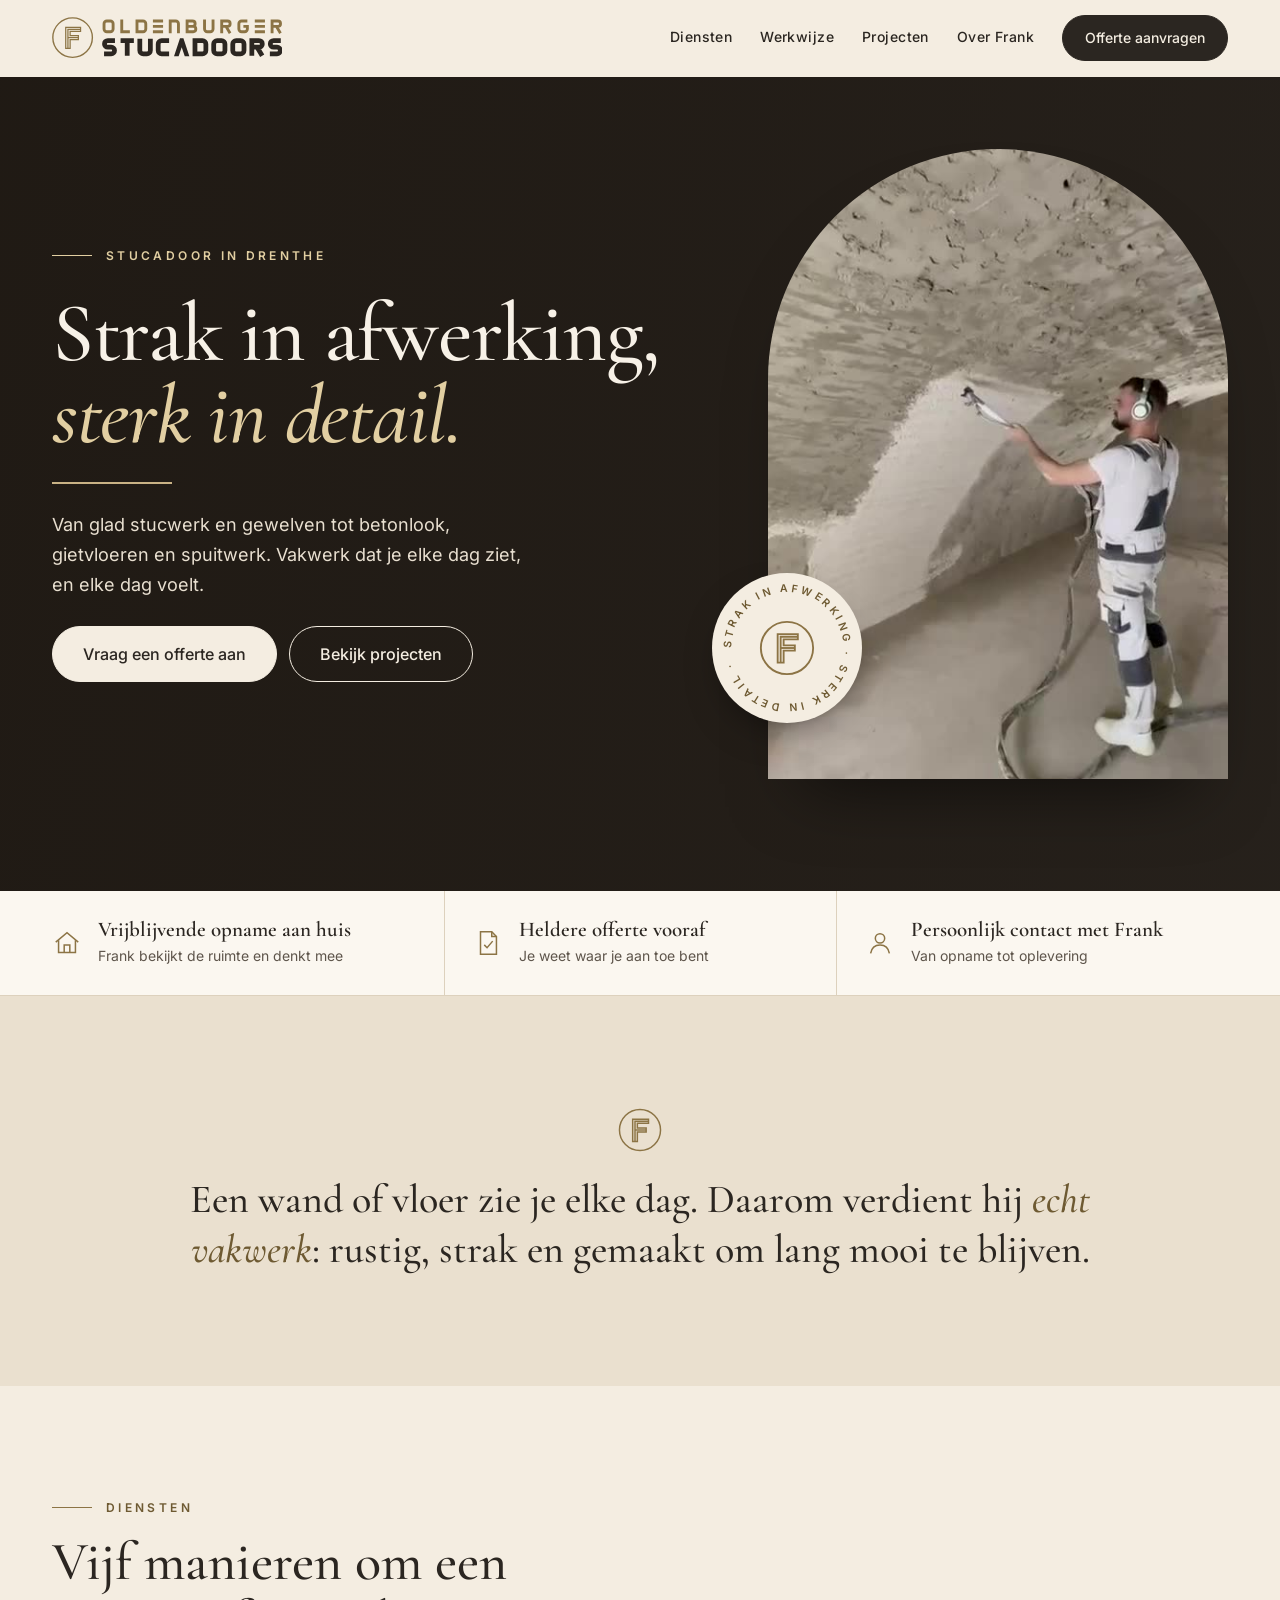
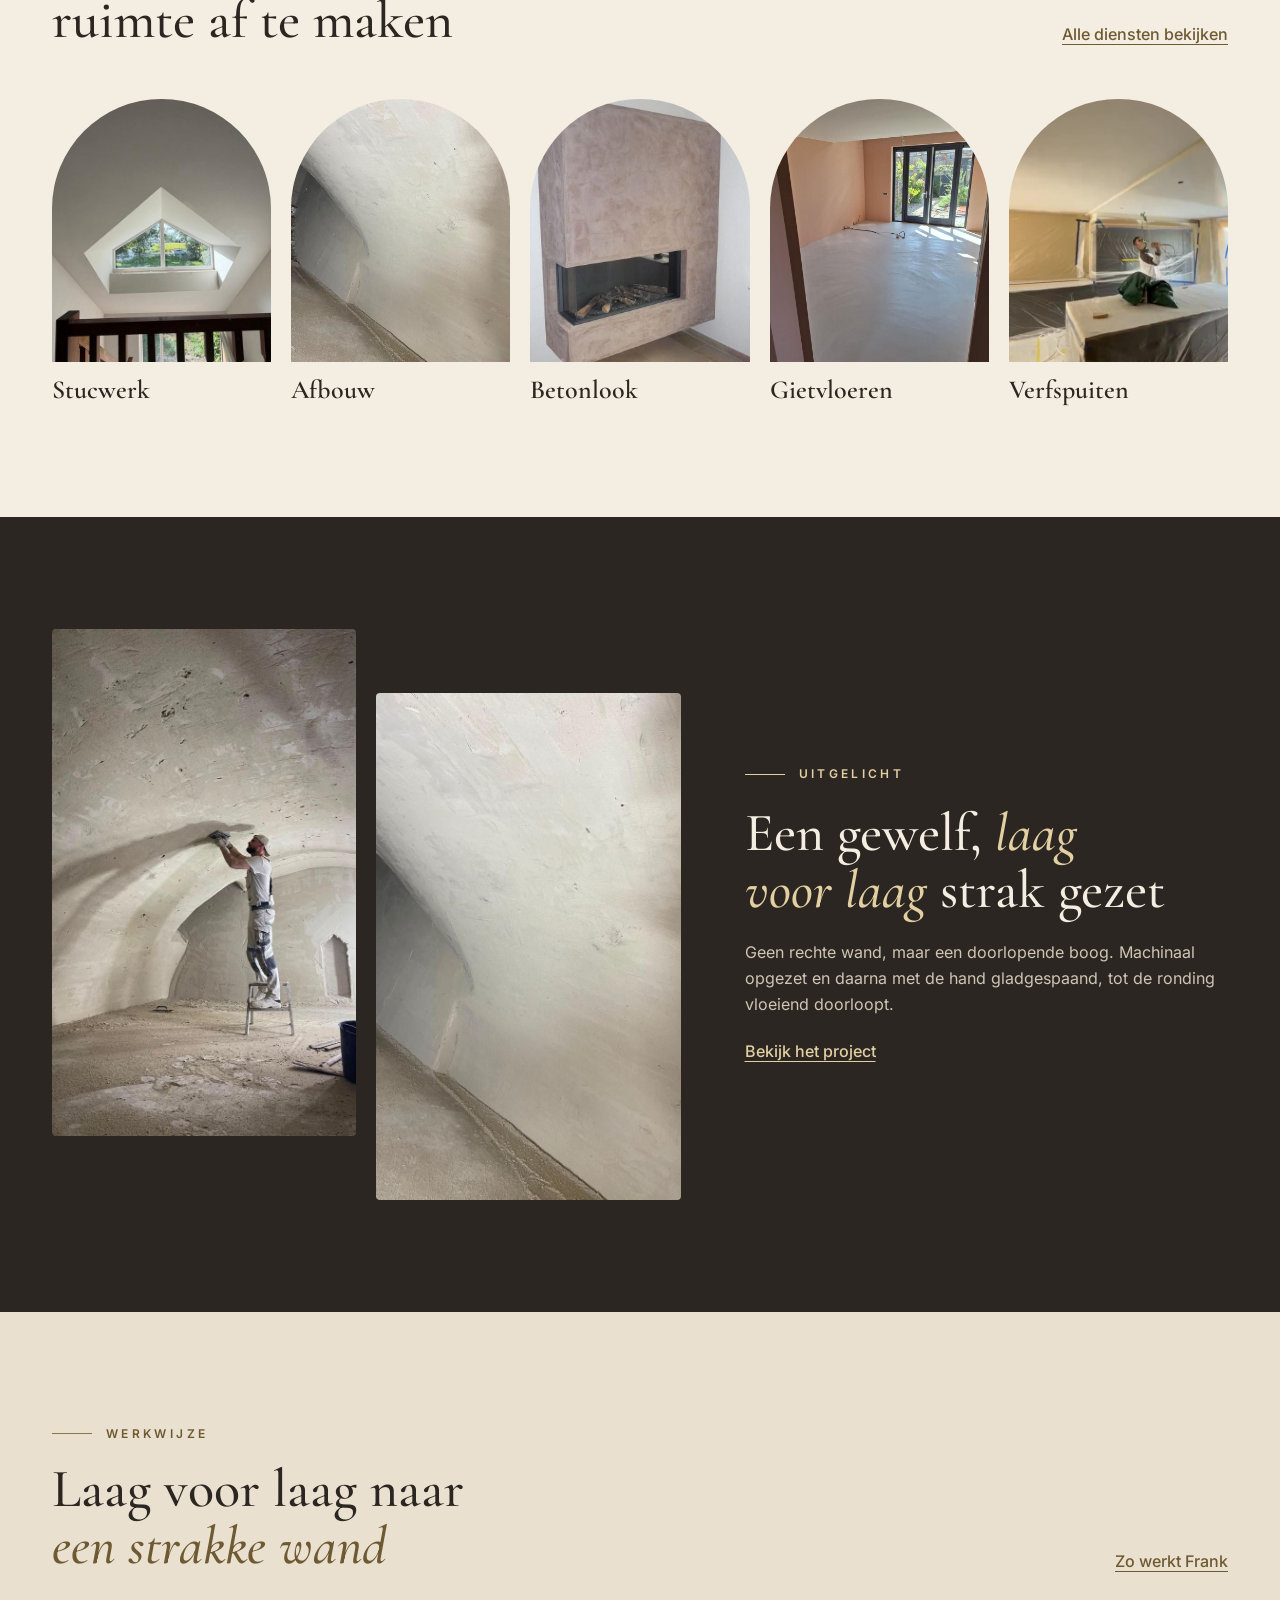
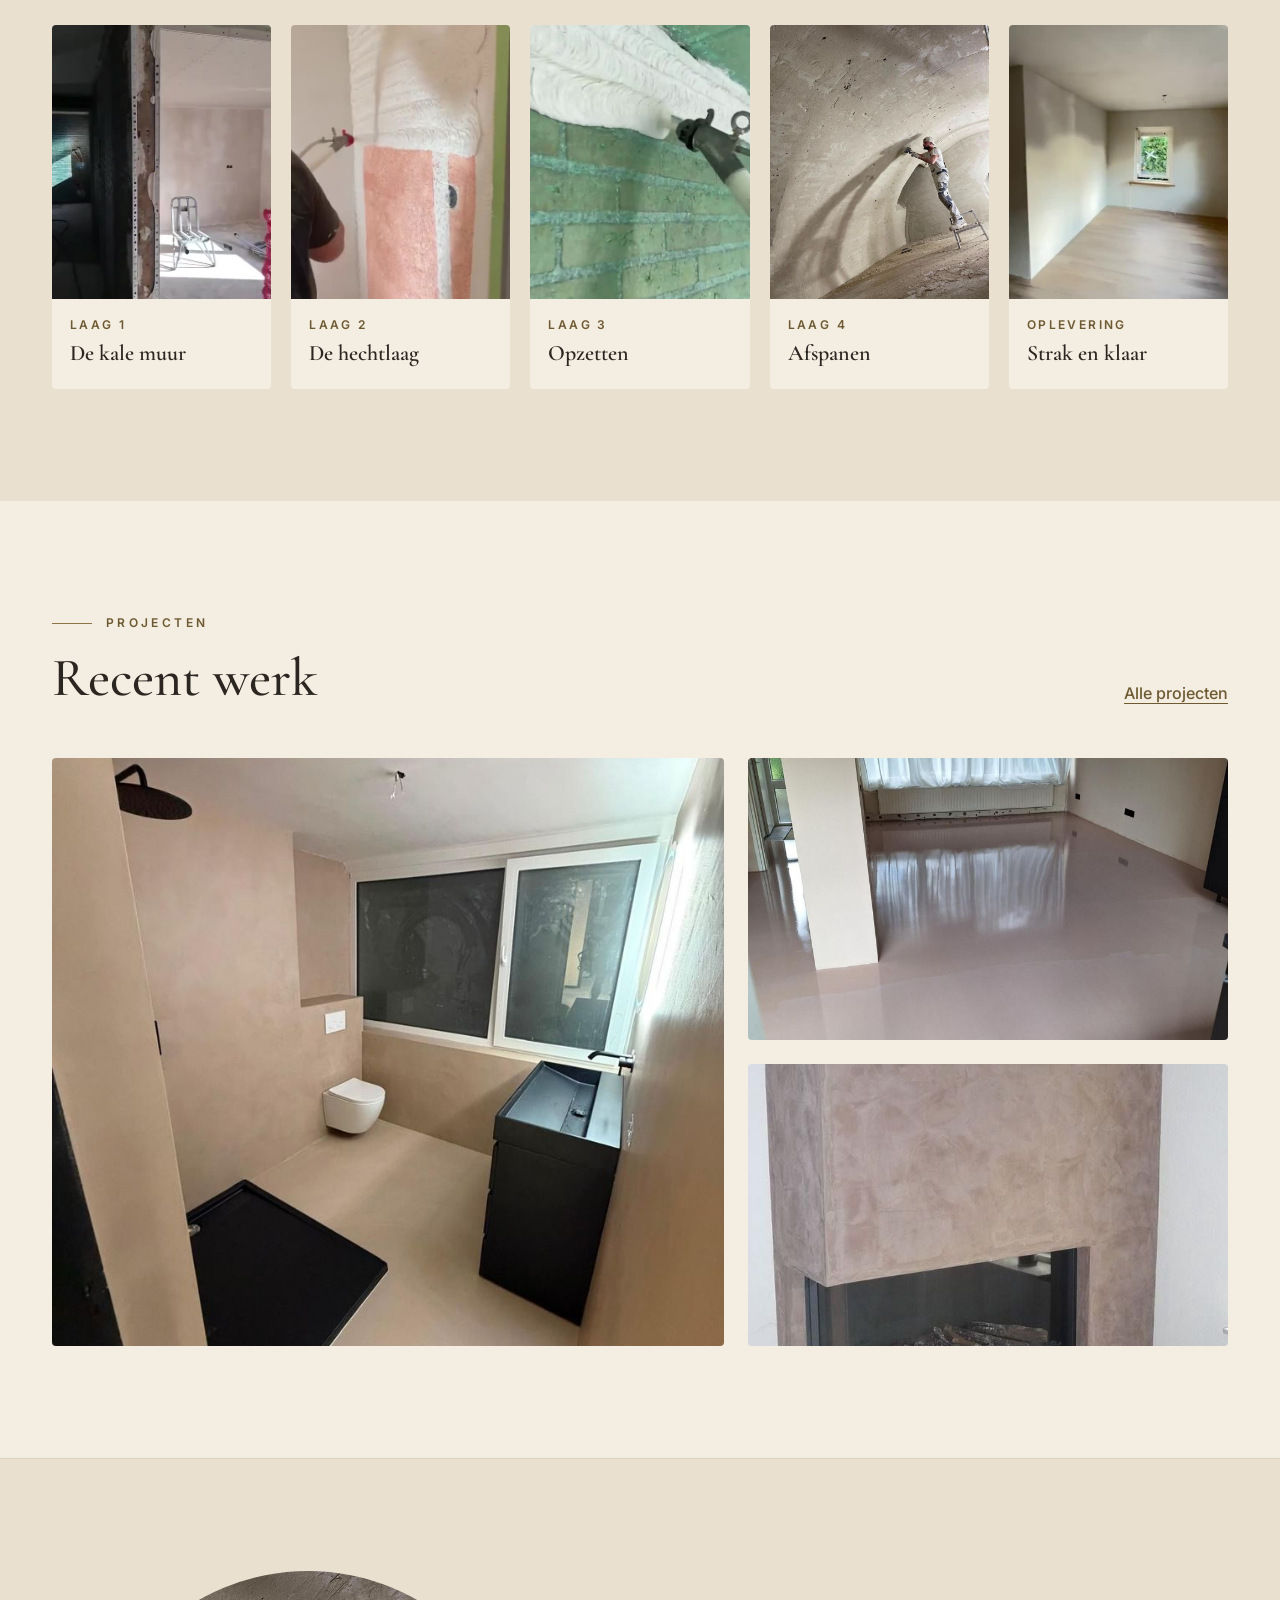
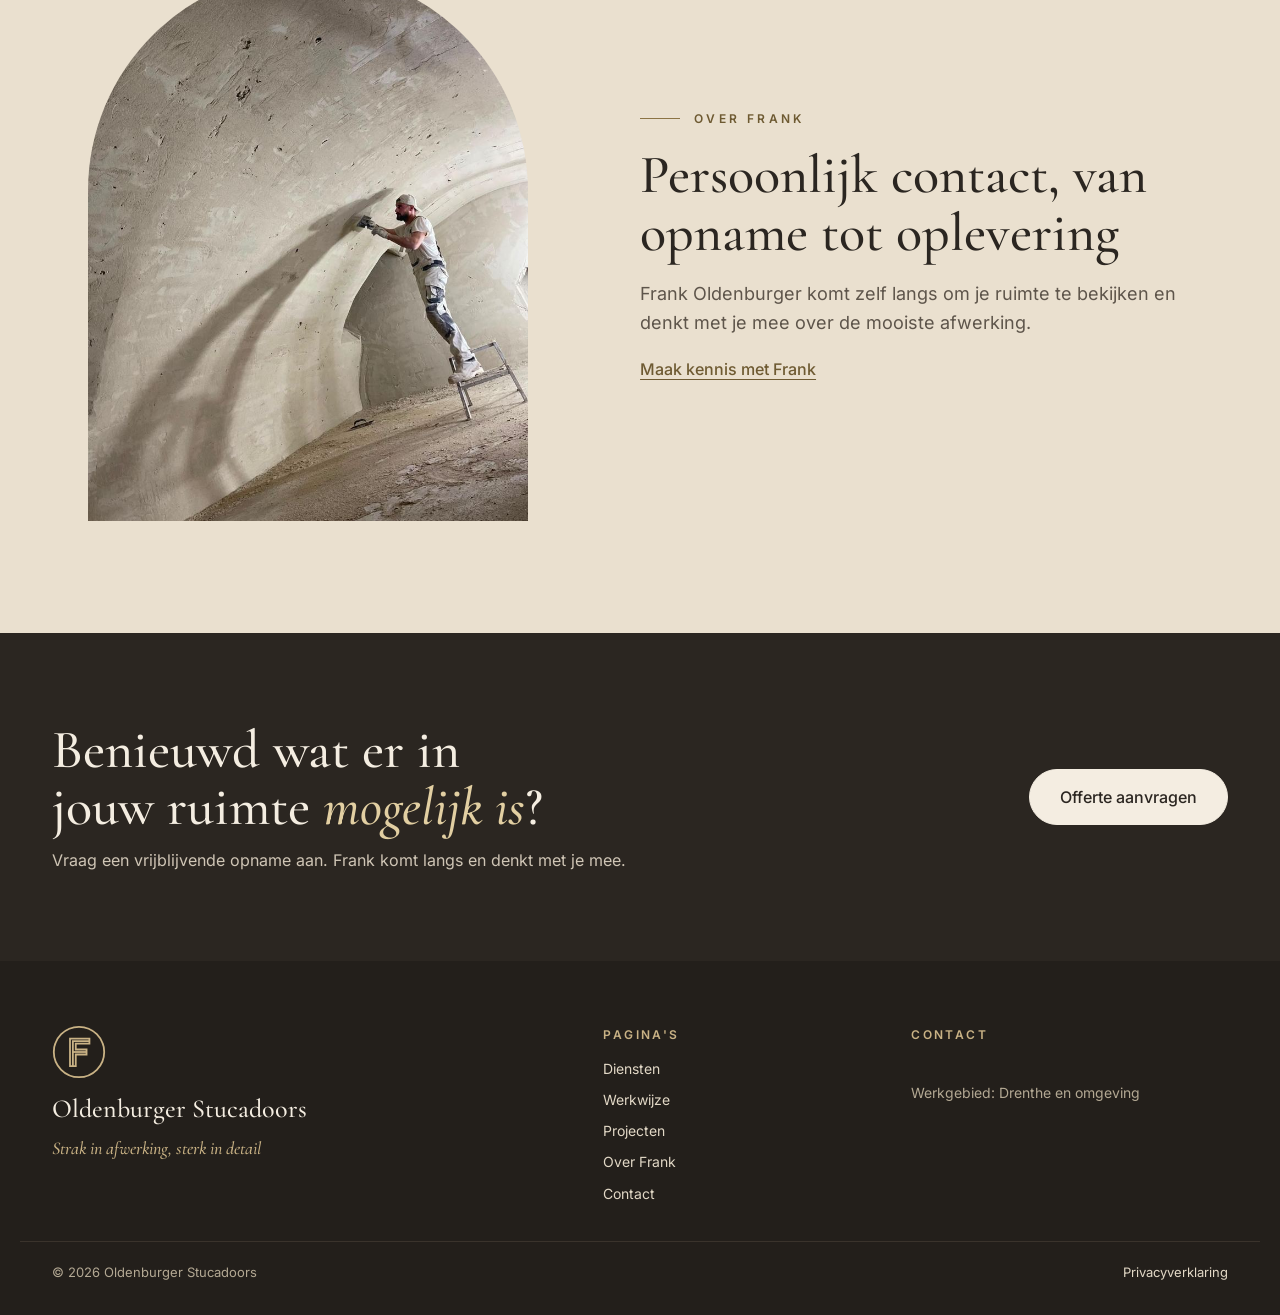
==== commit f947aafb: "Logo: de B is nu een volledige, gesloten letter Co-Authored-By: Claude Fable 5.2 <noreply@anthropic." ====
--- a/index.html
+++ b/index.html
@@ -22,7 +22,7 @@
 <div class="wrap kop__in">
 <a class="kop__logo" href="./" aria-label="Oldenburger Stucadoors, naar de homepage"><svg viewBox="0 0 839 150" aria-hidden="true">
 <g transform="translate(-5 -5)"><circle cx="80" cy="80" r="72" fill="none" stroke="#8C7445" stroke-width="5"></circle><g transform="translate(5 5)" fill="none" stroke="#8C7445" stroke-width="4.5"><path d="M50 38H104V52H66V68H96V82H66V114H50Z"></path><path d="M58 114V45H104"></path><path d="M58 75H96"></path></g></g>
-<g transform="translate(184 9) scale(0.5)" fill="none" stroke="#8C7445" stroke-width="21"><rect x="11" y="11" width="66" height="78" rx="20"></rect><path transform="translate(129 0)" d="M11 0V89H70"></path><path transform="translate(240 0)" d="M11 11H55A20 20 0 0 1 75 31V69A20 20 0 0 1 55 89H11Z"></path><path transform="translate(367 0)" d="M0 11H74M0 50H74M0 89H74"></path><path transform="translate(482 0)" d="M11 100V11H51A20 20 0 0 1 71 31V100"></path><path transform="translate(605 0)" d="M22 11H50A19.5 19.5 0 0 1 50 50M11 50H55A19.5 19.5 0 0 1 55 89H11Z"></path><path transform="translate(732 0)" d="M11 0V69A20 20 0 0 0 31 89H53A20 20 0 0 0 73 69V0"></path><path transform="translate(857 0)" d="M11 100V11H53A19.5 19.5 0 0 1 53 50H11M42 50L72 100"></path><path transform="translate(982 0)" d="M73 11H31A20 20 0 0 0 11 31V69A20 20 0 0 0 31 89H53A20 20 0 0 0 73 69V50H44"></path><path transform="translate(1109 0)" d="M0 11H74M0 50H74M0 89H74"></path><path transform="translate(1224 0)" d="M11 100V11H53A19.5 19.5 0 0 1 53 50H11M42 50L72 100"></path></g>
+<g transform="translate(184 9) scale(0.5)" fill="none" stroke="#8C7445" stroke-width="21"><rect x="11" y="11" width="66" height="78" rx="20"></rect><path transform="translate(129 0)" d="M11 0V89H70"></path><path transform="translate(240 0)" d="M11 11H55A20 20 0 0 1 75 31V69A20 20 0 0 1 55 89H11Z"></path><path transform="translate(367 0)" d="M0 11H74M0 50H74M0 89H74"></path><path transform="translate(482 0)" d="M11 100V11H51A20 20 0 0 1 71 31V100"></path><path transform="translate(605 0)" d="M11 50H55A19.5 19.5 0 0 1 55 89H11V11H50A19.5 19.5 0 0 1 50 50"></path><path transform="translate(732 0)" d="M11 0V69A20 20 0 0 0 31 89H53A20 20 0 0 0 73 69V0"></path><path transform="translate(857 0)" d="M11 100V11H53A19.5 19.5 0 0 1 53 50H11M42 50L72 100"></path><path transform="translate(982 0)" d="M73 11H31A20 20 0 0 0 11 31V69A20 20 0 0 0 31 89H53A20 20 0 0 0 73 69V50H44"></path><path transform="translate(1109 0)" d="M0 11H74M0 50H74M0 89H74"></path><path transform="translate(1224 0)" d="M11 100V11H53A19.5 19.5 0 0 1 53 50H11M42 50L72 100"></path></g>
 <g transform="translate(184 79) scale(0.62)" fill="none" stroke="#2B2621" stroke-width="28"><path d="M73 11H31A19.5 19.5 0 0 0 31 50H51A19.5 19.5 0 0 1 51 89H9"></path><path transform="translate(106 0)" d="M0 11H78M39 11V100"></path><path transform="translate(208 0)" d="M11 0V69A20 20 0 0 0 31 89H53A20 20 0 0 0 73 69V0"></path><path transform="translate(316 0)" d="M75 11H31A20 20 0 0 0 11 31V69A20 20 0 0 0 31 89H75"></path><path transform="translate(422 0)" d="M-2 103L33 -3H53L88 103H61L43 50L25 103Z" fill="#2B2621" stroke="none"></path><path transform="translate(532 0)" d="M11 11H55A20 20 0 0 1 75 31V69A20 20 0 0 1 55 89H11Z"></path><rect x="653" y="11" width="66" height="78" rx="20"></rect><rect x="765" y="11" width="66" height="78" rx="20"></rect><path transform="translate(866 0)" d="M11 100V11H53A19.5 19.5 0 0 1 53 50H11M42 50L72 100"></path><path transform="translate(974 0)" d="M73 11H31A19.5 19.5 0 0 0 31 50H51A19.5 19.5 0 0 1 51 89H9"></path></g>
 </svg></a>
 <nav class="kop__nav" aria-label="Hoofdmenu"><a href="diensten">Diensten</a><a href="werkwijze">Werkwijze</a><a href="projecten">Projecten</a><a href="over-frank">Over Frank</a></nav>
